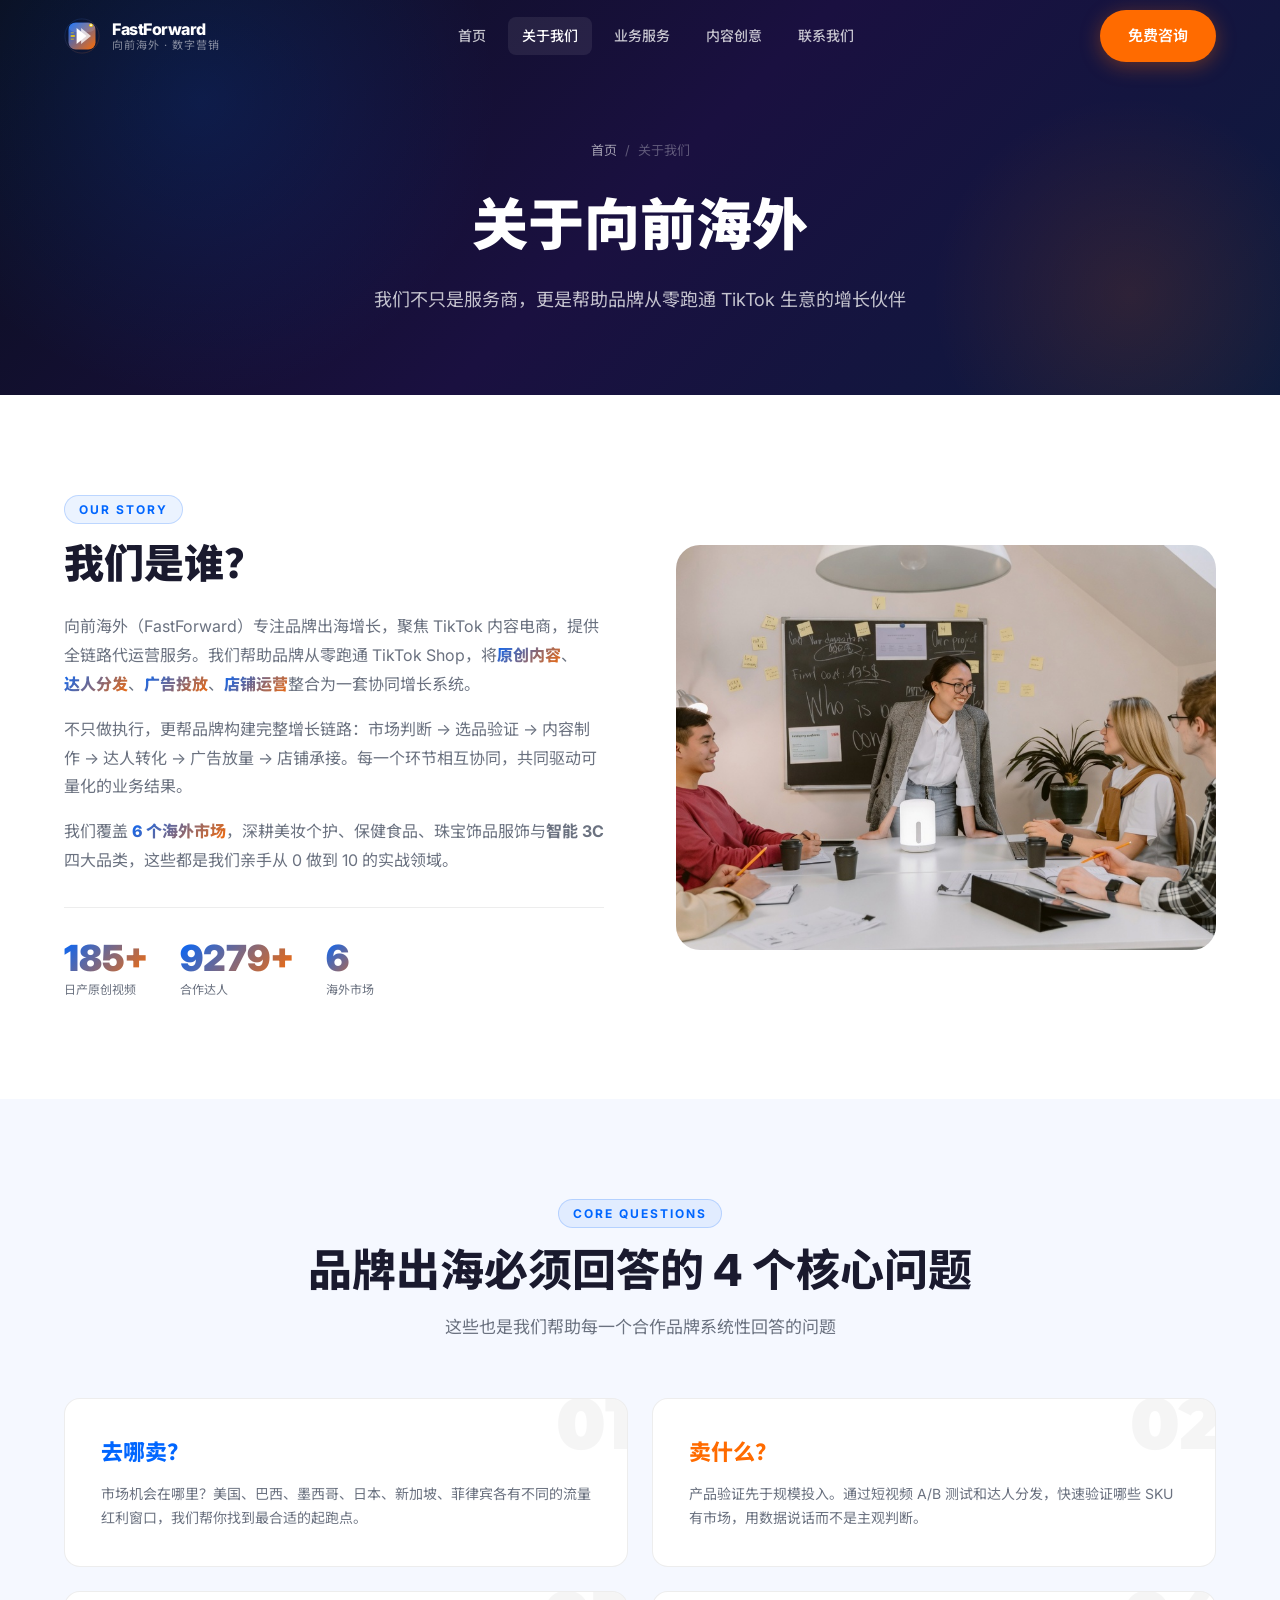
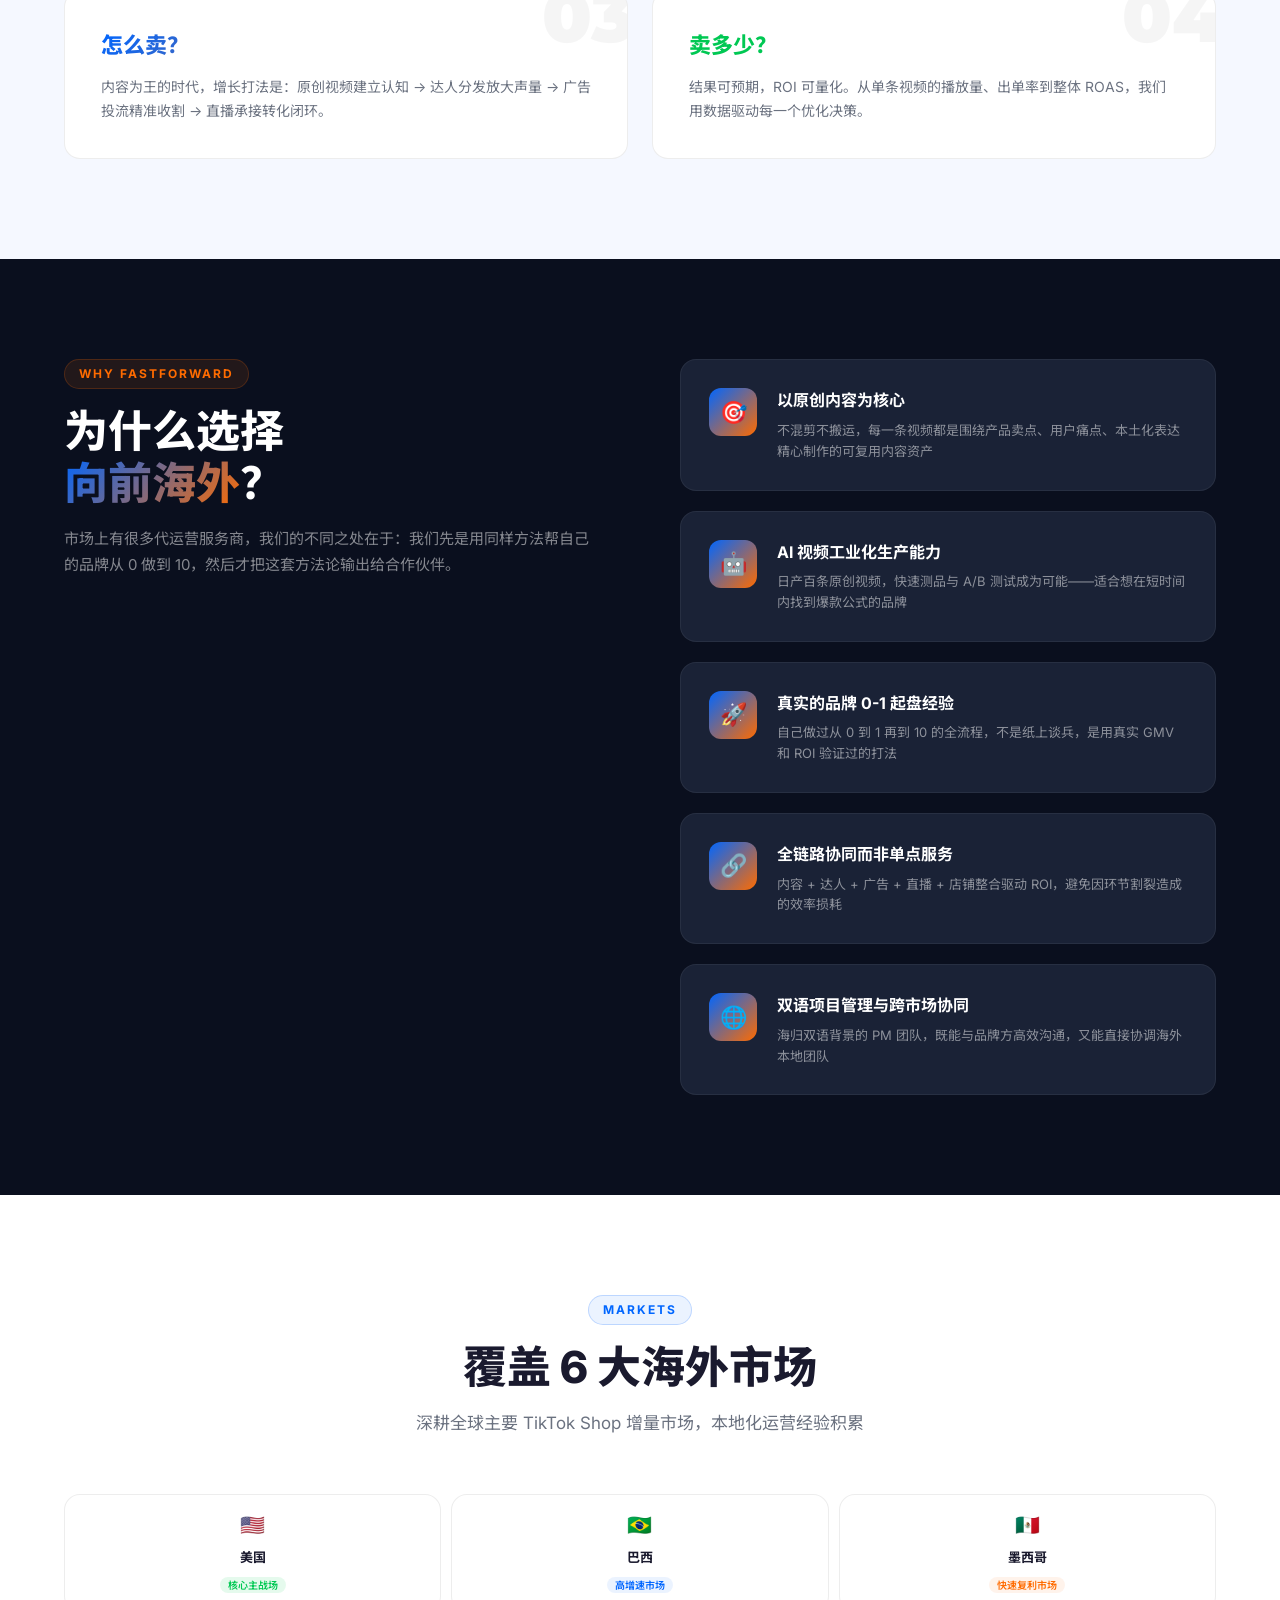
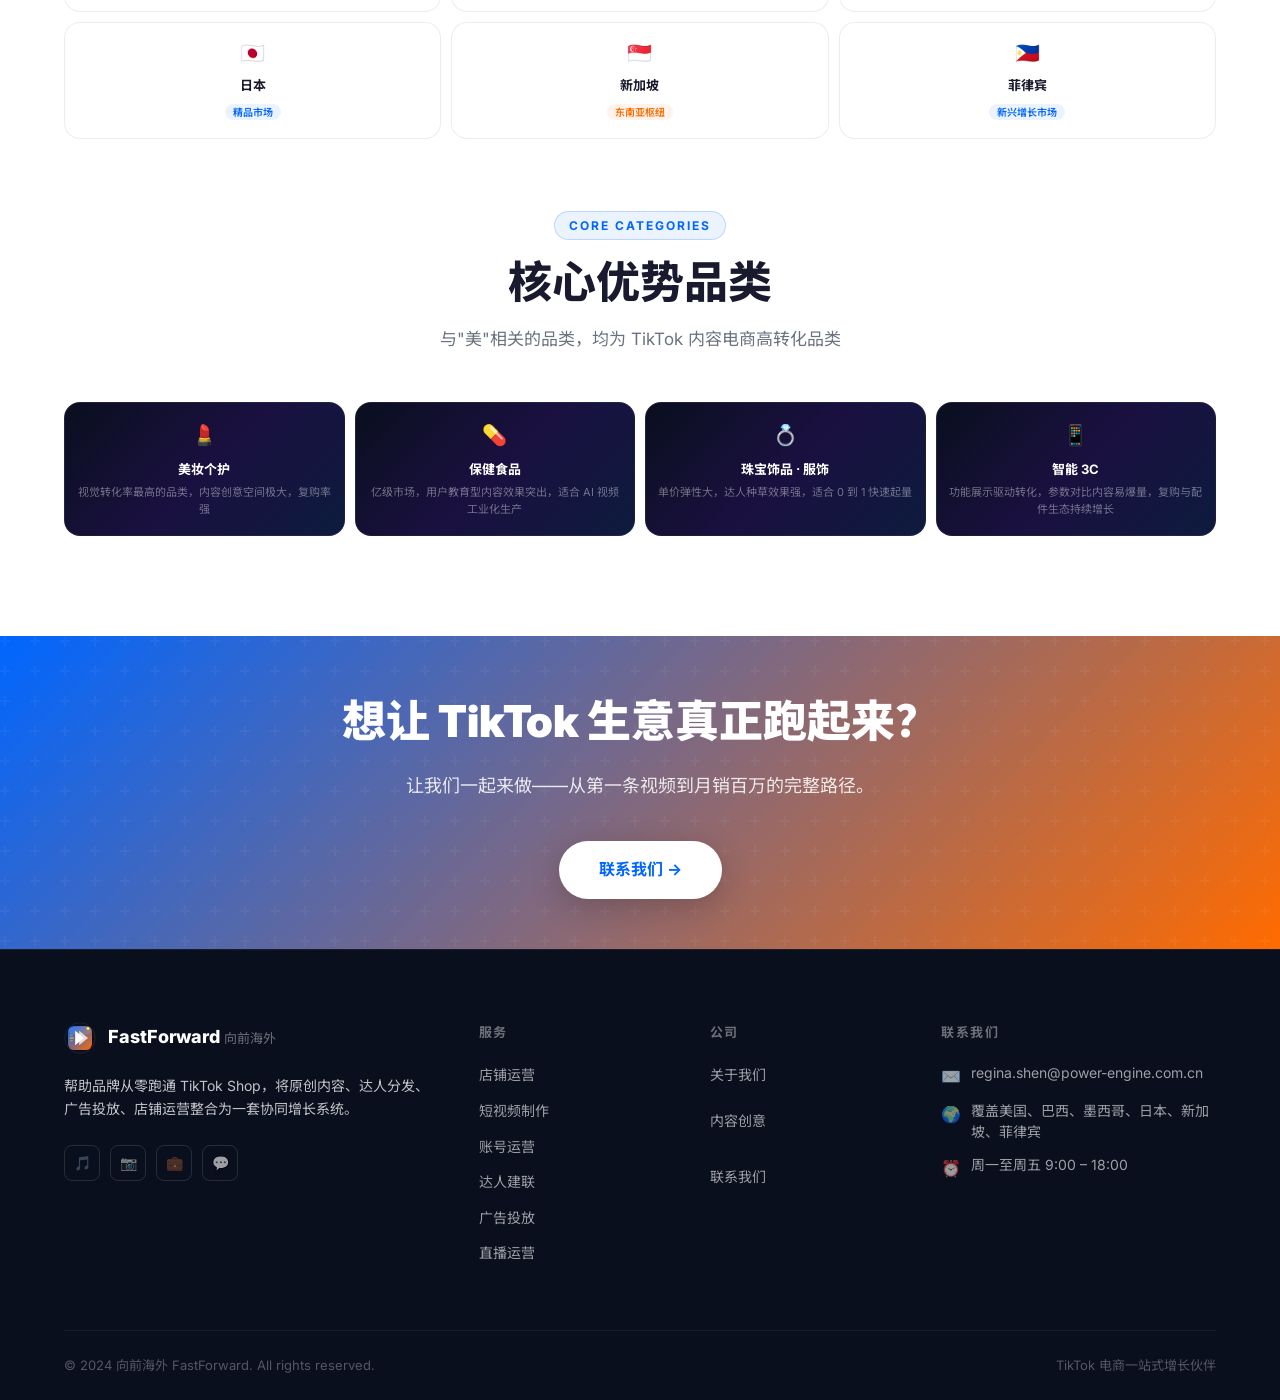
==== pages/about.html @ 31ef6387 "feat: about页新增第4个核心品类-智能3C，网格调整为4列" ====
<!DOCTYPE html>
<html lang="zh-CN">
<head>
  <meta charset="UTF-8" />
  <meta name="viewport" content="width=device-width, initial-scale=1.0" />
  <title>关于我们 — 向前海外 FastForward</title>
  <link rel="preconnect" href="https://fonts.googleapis.com" />
  <link rel="preconnect" href="https://fonts.gstatic.com" crossorigin />
  <link href="https://fonts.googleapis.com/css2?family=Inter:wght@400;500;600;700;800;900&family=Montserrat:wght@700;800;900&family=Noto+Sans+SC:wght@400;500;700;900&display=swap" rel="stylesheet" />
  <link rel="stylesheet" href="assets/css/style.css" />
  <style>
    /* ---- 关于页专用样式 ---- */
    .about-intro { background: var(--white); }
    .about-intro-grid {
      display: grid; grid-template-columns: 1fr 1fr; gap: 72px; align-items: center;
    }
    .about-intro-text h2 { font-size: clamp(28px,3.5vw,40px); font-weight:900; margin-bottom:24px; line-height:1.2; }
    .about-intro-text p { font-size:16px; color:var(--text-muted); line-height:1.8; margin-bottom:16px; }
    .about-intro-text .highlight {
      display: inline-block; background: var(--grad-text);
      -webkit-background-clip: text; -webkit-text-fill-color: transparent; background-clip: text;
      font-weight:800;
    }
    .about-intro-img {
      border-radius: var(--radius-lg); overflow:hidden;
      background: linear-gradient(135deg, #0A0F1E, #1A2236);
      aspect-ratio: 4/3;
      display:flex; align-items:center; justify-content:center;
      position:relative;
    }
    .about-intro-img .img-placeholder {
      display:flex; flex-direction:column; align-items:center; gap:12px;
      color:rgba(255,255,255,0.25); text-align:center; padding:32px;
    }
    .about-intro-img .img-placeholder span { font-size:56px; }
    .about-intro-img .img-placeholder p { font-size:13px; line-height:1.5; }

    /* 数字强调 */
    .key-nums { display:flex; gap:32px; margin-top:32px; padding-top:32px; border-top:1px solid rgba(0,0,0,0.07); }
    .key-num-item .n { font-size:36px; font-weight:900; line-height:1; }
    .key-num-item .l { font-size:12px; color:var(--text-muted); margin-top:4px; }

    /* 四大问题 */
    .questions-grid { display:grid; grid-template-columns: repeat(2,1fr); gap:24px; }
    .q-card {
      padding:36px; border-radius:var(--radius-md);
      background:var(--white); border:1px solid rgba(0,0,0,0.07);
      transition:var(--transition); position:relative; overflow:hidden;
    }
    .q-card:hover { transform:translateY(-4px); box-shadow:0 12px 32px rgba(0,102,255,0.08); border-color:rgba(0,102,255,0.15); }
    .q-num {
      font-size:72px; font-weight:900; position:absolute; right:-8px; top:-12px;
      color:rgba(0,0,0,0.04); font-family:'Montserrat',sans-serif; line-height:1;
    }
    .q-card h3 { font-size:22px; font-weight:800; margin-bottom:12px; }
    .q-card p { font-size:14px; color:var(--text-muted); line-height:1.7; }

    /* 差异化优势 */
    .advantage-list { display:flex; flex-direction:column; gap:20px; }
    .adv-item {
      display:flex; gap:20px; align-items:flex-start;
      padding:28px; border-radius:var(--radius-md);
      background:var(--dark-card); border:1px solid rgba(255,255,255,0.06);
      transition:var(--transition);
    }
    .adv-item:hover { border-color:rgba(0,102,255,0.25); background:#1e2d45; }
    .adv-icon { width:48px; height:48px; border-radius:12px; background:var(--grad-main); display:flex; align-items:center; justify-content:center; font-size:22px; flex-shrink:0; }
    .adv-item h3 { font-size:16px; font-weight:700; color:var(--white); margin-bottom:6px; }
    .adv-item p { font-size:13px; color:rgba(255,255,255,0.5); line-height:1.6; }

    /* 市场 */
    .markets-grid { display:grid; grid-template-columns: repeat(3,1fr); gap:10px; }
    .market-card {
      padding:14px 12px; border-radius:var(--radius-md);
      background:var(--white); border:1px solid rgba(0,0,0,0.07);
      text-align:center; transition:var(--transition);
    }
    .market-card:hover { transform:translateY(-4px); box-shadow:var(--shadow-blue); border-color:rgba(0,102,255,0.2); }
    .market-flag { font-size:20px; margin-bottom:6px; display:block; }
    .market-name { font-size:13px; font-weight:700; margin-bottom:3px; }
    .market-tag { font-size:10px; font-weight:600; padding:2px 8px; border-radius:100px; }
    .tag-primary { background:rgba(0,200,83,0.1); color:var(--green); }
    .tag-growth  { background:rgba(0,102,255,0.08); color:var(--blue); }
    .tag-expand  { background:rgba(255,107,0,0.08); color:var(--orange); }

    /* 品类 */
    .category-grid { display:grid; grid-template-columns: repeat(4,1fr); gap:10px; margin-top:48px; }
    .cat-card {
      padding:16px 12px; text-align:center;
      border-radius:var(--radius-md);
      background:var(--grad-dark); border:1px solid rgba(255,255,255,0.06);
    }
    .cat-card .emoji { font-size:20px; margin-bottom:8px; display:block; }
    .cat-card h3 { font-size:13px; font-weight:700; color:var(--white); margin-bottom:4px; }
    .cat-card p { font-size:11px; color:rgba(255,255,255,0.4); line-height:1.6; }

    @media (max-width:768px) {
      .about-intro-grid { grid-template-columns:1fr; gap:40px; }
      .questions-grid { grid-template-columns:1fr; }
      .markets-grid { grid-template-columns: repeat(2,1fr); }
      .category-grid { grid-template-columns:1fr; }
    }
    @media (max-width:640px) {
      .markets-grid { grid-template-columns:1fr; }
    }
  </style>
</head>
<body>

<!-- 导航栏 -->
<nav class="nav scrolled">
  <div class="nav-inner">
    <a href="index.html" class="nav-logo">
      <img src="assets/images/logo/fastforward-logo-icon.svg" alt="FastForward Icon" />
      <div class="nav-logo-text">
        <span class="en">FastForward</span>
        <span class="cn">向前海外 · 数字营销</span>
      </div>
    </a>
    <div class="nav-links">
      <a href="index.html">首页</a>
      <a href="about.html" class="active">关于我们</a>
      <a href="services.html">业务服务</a>
      <!-- <a href="cases.html">案例展示（已隐藏）</a> -->
      <a href="creative.html">内容创意</a>
      <!-- <a href="pricing.html">报价方案（已隐藏）</a> -->
      
      <a href="index.html#home-contact">联系我们</a>
    </div>
    <a href="index.html#home-contact" class="btn btn-primary nav-cta">免费咨询</a>
    <button class="nav-hamburger"><span></span><span></span><span></span></button>
  </div>
</nav>
<nav class="nav-mobile">
  <a href="index.html">首页</a><a href="about.html">关于我们</a><a href="services.html">业务服务</a>
  <!-- <a href="cases.html">案例展示（已隐藏）</a> --><a href="creative.html">内容创意</a><!-- <a href="pricing.html">报价方案（已隐藏）</a> -->
  <a href="index.html#home-contact">联系我们</a>
</nav>

<!-- Page Hero -->
<section class="page-hero">
  <div class="container">
    <div class="breadcrumb"><a href="index.html">首页</a><span>/</span><span>关于我们</span></div>
    <h1>关于向前海外</h1>
    <p>我们不只是服务商，更是帮助品牌从零跑通 TikTok 生意的增长伙伴</p>
  </div>
</section>

<!-- 公司简介 -->
<section class="section-pad about-intro">
  <div class="container">
    <div class="about-intro-grid">
      <div class="about-intro-text fade-left">
        <span class="section-tag">Our Story</span>
        <h2>我们是谁？</h2>
        <p>
          向前海外（FastForward）专注品牌出海增长，聚焦 TikTok 内容电商，提供全链路代运营服务。我们帮助品牌从零跑通 TikTok Shop，将<span class="highlight">原创内容</span>、<span class="highlight">达人分发</span>、<span class="highlight">广告投放</span>、<span class="highlight">店铺运营</span>整合为一套协同增长系统。
        </p>
        <p>
          不只做执行，更帮品牌构建完整增长链路：市场判断 → 选品验证 → 内容制作 → 达人转化 → 广告放量 → 店铺承接。每一个环节相互协同，共同驱动可量化的业务结果。
        </p>
        <p style="margin-bottom:0;">
          我们覆盖 <span class="highlight">6 个海外市场</span>，深耕美妆个护、保健食品、珠宝饰品服饰与<strong>智能 3C</strong>四大品类，这些都是我们亲手从 0 做到 10 的实战领域。
        </p>
        <div class="key-nums">
          <div class="key-num-item">
            <div class="n grad-text"><span data-countup data-target="200" data-suffix="+">200+</span></div>
            <div class="l">日产原创视频</div>
          </div>
          <div class="key-num-item">
            <div class="n grad-text"><span data-countup data-target="10000" data-suffix="+">10000+</span></div>
            <div class="l">合作达人</div>
          </div>
          <div class="key-num-item">
            <div class="n grad-text">6</div>
            <div class="l">海外市场</div>
          </div>
        </div>
      </div>
      <div class="about-intro-img fade-right">
        <img src="assets/images/team-office.png" alt="FastForward 团队" style="width:100%;height:100%;object-fit:cover;" />
      </div>
    </div>
  </div>
</section>

<!-- 四大问题 -->
<section class="section-pad" style="background:var(--light-bg);">
  <div class="container">
    <div style="text-align:center;margin-bottom:56px;">
      <span class="section-tag">Core Questions</span>
      <h2 class="section-title fade-up">品牌出海必须回答的 4 个核心问题</h2>
      <p class="section-subtitle fade-up" style="margin:0 auto;" data-delay="100">这些也是我们帮助每一个合作品牌系统性回答的问题</p>
    </div>
    <div class="questions-grid">
      <div class="q-card fade-up" data-delay="0">
        <div class="q-num">01</div>
        <h3 style="color:var(--blue);">去哪卖？</h3>
        <p>市场机会在哪里？美国、巴西、墨西哥、日本、新加坡、菲律宾各有不同的流量红利窗口，我们帮你找到最合适的起跑点。</p>
      </div>
      <div class="q-card fade-up" data-delay="100">
        <div class="q-num">02</div>
        <h3 style="color:var(--orange);">卖什么？</h3>
        <p>产品验证先于规模投入。通过短视频 A/B 测试和达人分发，快速验证哪些 SKU 有市场，用数据说话而不是主观判断。</p>
      </div>
      <div class="q-card fade-up" data-delay="200">
        <div class="q-num">03</div>
        <h3 style="background:var(--grad-text);-webkit-background-clip:text;-webkit-text-fill-color:transparent;background-clip:text;">怎么卖？</h3>
        <p>内容为王的时代，增长打法是：原创视频建立认知 → 达人分发放大声量 → 广告投流精准收割 → 直播承接转化闭环。</p>
      </div>
      <div class="q-card fade-up" data-delay="300">
        <div class="q-num">04</div>
        <h3 style="color:var(--green);">卖多少？</h3>
        <p>结果可预期，ROI 可量化。从单条视频的播放量、出单率到整体 ROAS，我们用数据驱动每一个优化决策。</p>
      </div>
    </div>
  </div>
</section>

<!-- 五大差异化优势 -->
<section class="section-pad" style="background:var(--dark-bg);">
  <div class="container">
    <div style="display:grid;grid-template-columns:1fr 1fr;gap:80px;align-items:start;">
      <div>
        <span class="section-tag" style="color:var(--orange);background:rgba(255,107,0,0.1);border-color:rgba(255,107,0,0.2);">Why FastForward</span>
        <h2 class="section-title fade-left" style="color:var(--white);">为什么选择<br/><span class="grad-text">向前海外</span>？</h2>
        <p style="color:rgba(255,255,255,0.5);font-size:15px;line-height:1.7;margin-top:16px;">
          市场上有很多代运营服务商，我们的不同之处在于：我们先是用同样方法帮自己的品牌从 0 做到 10，然后才把这套方法论输出给合作伙伴。
        </p>
      </div>
      <div class="advantage-list fade-right">
        <div class="adv-item">
          <div class="adv-icon">🎯</div>
          <div>
            <h3>以原创内容为核心</h3>
            <p>不混剪不搬运，每一条视频都是围绕产品卖点、用户痛点、本土化表达精心制作的可复用内容资产</p>
          </div>
        </div>
        <div class="adv-item">
          <div class="adv-icon">🤖</div>
          <div>
            <h3>AI 视频工业化生产能力</h3>
            <p>日产百条原创视频，快速测品与 A/B 测试成为可能——适合想在短时间内找到爆款公式的品牌</p>
          </div>
        </div>
        <div class="adv-item">
          <div class="adv-icon">🚀</div>
          <div>
            <h3>真实的品牌 0-1 起盘经验</h3>
            <p>自己做过从 0 到 1 再到 10 的全流程，不是纸上谈兵，是用真实 GMV 和 ROI 验证过的打法</p>
          </div>
        </div>
        <div class="adv-item">
          <div class="adv-icon">🔗</div>
          <div>
            <h3>全链路协同而非单点服务</h3>
            <p>内容 + 达人 + 广告 + 直播 + 店铺整合驱动 ROI，避免因环节割裂造成的效率损耗</p>
          </div>
        </div>
        <div class="adv-item">
          <div class="adv-icon">🌐</div>
          <div>
            <h3>双语项目管理与跨市场协同</h3>
            <p>海归双语背景的 PM 团队，既能与品牌方高效沟通，又能直接协调海外本地团队</p>
          </div>
        </div>
      </div>
    </div>
  </div>
</section>

<!-- 覆盖市场 -->
<section class="section-pad" style="background:var(--white);">
  <div class="container">
    <div style="text-align:center;margin-bottom:56px;">
      <span class="section-tag">Markets</span>
      <h2 class="section-title fade-up">覆盖 6 大海外市场</h2>
      <p class="section-subtitle fade-up" style="margin:0 auto;" data-delay="100">深耕全球主要 TikTok Shop 增量市场，本地化运营经验积累</p>
    </div>
    <div class="markets-grid">
      <div class="market-card fade-up" data-delay="0">
        <span class="market-flag">🇺🇸</span>
        <div class="market-name">美国</div>
        <span class="market-tag tag-primary">核心主战场</span>
      </div>
      <div class="market-card fade-up" data-delay="80">
        <span class="market-flag">🇧🇷</span>
        <div class="market-name">巴西</div>
        <span class="market-tag tag-growth">高增速市场</span>
      </div>
      <div class="market-card fade-up" data-delay="160">
        <span class="market-flag">🇲🇽</span>
        <div class="market-name">墨西哥</div>
        <span class="market-tag tag-expand">快速复利市场</span>
      </div>
      <div class="market-card fade-up" data-delay="0">
        <span class="market-flag">🇯🇵</span>
        <div class="market-name">日本</div>
        <span class="market-tag tag-growth">精品市场</span>
      </div>
      <div class="market-card fade-up" data-delay="80">
        <span class="market-flag">🇸🇬</span>
        <div class="market-name">新加坡</div>
        <span class="market-tag tag-expand">东南亚枢纽</span>
      </div>
      <div class="market-card fade-up" data-delay="160">
        <span class="market-flag">🇵🇭</span>
        <div class="market-name">菲律宾</div>
        <span class="market-tag tag-growth">新兴增长市场</span>
      </div>
    </div>

    <!-- 核心品类 -->
    <div style="text-align:center;margin-top:72px;margin-bottom:40px;">
      <span class="section-tag">Core Categories</span>
      <h2 class="section-title fade-up">核心优势品类</h2>
      <p class="section-subtitle fade-up" style="margin:0 auto;" data-delay="100">与"美"相关的品类，均为 TikTok 内容电商高转化品类</p>
    </div>
    <div class="category-grid">
      <div class="cat-card fade-up" data-delay="0">
        <span class="emoji">💄</span>
        <h3>美妆个护</h3>
        <p>视觉转化率最高的品类，内容创意空间极大，复购率强</p>
      </div>
      <div class="cat-card fade-up" data-delay="100">
        <span class="emoji">💊</span>
        <h3>保健食品</h3>
        <p>亿级市场，用户教育型内容效果突出，适合 AI 视频工业化生产</p>
      </div>
      <div class="cat-card fade-up" data-delay="200">
        <span class="emoji">💍</span>
        <h3>珠宝饰品 · 服饰</h3>
        <p>单价弹性大，达人种草效果强，适合 0 到 1 快速起量</p>
      </div>
      <div class="cat-card fade-up" data-delay="300">
        <span class="emoji">📱</span>
        <h3>智能 3C</h3>
        <p>功能展示驱动转化，参数对比内容易爆量，复购与配件生态持续增长</p>
      </div>
    </div>
  </div>
</section>

<!-- CTA -->
<section class="cta-section">
  <div class="container">
    <h2>想让 TikTok 生意真正跑起来？</h2>
    <p>让我们一起来做——从第一条视频到月销百万的完整路径。</p>
    <a href="index.html#home-contact" class="cta-btn-white">联系我们 →</a>
  </div>
</section>

<!-- Footer -->
<footer class="footer">
  <div class="container">
    <div class="footer-grid">
      <div class="footer-brand">
        <div class="logo-wrap">
          <img src="assets/images/logo/fastforward-logo-icon.svg" alt="FastForward" />
          <div class="brand-name">FastForward <span style="font-size:13px;font-weight:400;color:rgba(255,255,255,0.4);">向前海外</span></div>
        </div>
        <p>帮助品牌从零跑通 TikTok Shop，将原创内容、达人分发、广告投放、店铺运营整合为一套协同增长系统。</p>
        <div class="social-links">
          <a class="social-link" href="#">🎵</a>
          <a class="social-link" href="#">📷</a>
          <a class="social-link" href="#">💼</a>
          <a class="social-link" href="#">💬</a>
        </div>
      </div>
      <div class="footer-col">
        <h4>服务</h4>
        <ul>
          <li><a href="services.html">店铺运营</a></li>
          <li><a href="services.html">短视频制作</a></li>
          <li><a href="services.html">账号运营</a></li>
          <li><a href="services.html">达人建联</a></li>
          <li><a href="services.html">广告投放</a></li>
          <li><a href="services.html">直播运营</a></li>
        </ul>
      </div>
      <div class="footer-col">
        <h4>公司</h4>
        <ul>
          <li><a href="about.html">关于我们</a></li>
          <li><!-- <a href="cases.html">成功案例（已隐藏）</a> --></li>
          <li><a href="creative.html">内容创意</a></li>
          <li><!-- <a href="pricing.html">报价方案（已隐藏）</a> --></li>
          <li></li>
          <li><a href="index.html#home-contact">联系我们</a></li>
        </ul>
      </div>
      <div class="footer-col">
        <h4>联系我们</h4>
        <div class="footer-contact">
          <div class="footer-contact-item"><span class="icon">✉️</span><span>regina.shen@power-engine.com.cn</span></div>
          <div class="footer-contact-item"><span class="icon">🌍</span><span>覆盖美国、巴西、墨西哥、日本、新加坡、菲律宾</span></div>
          <div class="footer-contact-item"><span class="icon">⏰</span><span>周一至周五 9:00 – 18:00</span></div>
        </div>
      </div>
    </div>
    <div class="footer-bottom">
      <span>© 2024 向前海外 FastForward. All rights reserved.</span>
      <span>TikTok 电商一站式增长伙伴</span>
    </div>
  </div>
</footer>
<script src="assets/js/main.js"></script>
</body>
</html>
---- pages/assets/css/style.css ----
/* ============================================================
   FastForward 向前海外 — 官网主样式
   Brand Colors: #0066FF (科技蓝) + #FF6B00 (活力橙)
   ============================================================ */

/* ---------- CSS 变量体系 ---------- */
:root {
  --blue:        #0066FF;
  --orange:      #FF6B00;
  --dark-bg:     #0A0F1E;
  --dark-bg2:    #111827;
  --dark-card:   #1A2236;
  --light-bg:    #F5F8FF;
  --white:       #FFFFFF;
  --text-dark:   #1A1A2E;
  --text-muted:  #6B7280;
  --text-light:  rgba(255,255,255,0.75);
  --green:       #00C853;

  --grad-main:   linear-gradient(135deg, var(--blue) 0%, var(--orange) 100%);
  --grad-dark:   linear-gradient(135deg, #0A0F1E 0%, #1A1040 50%, #0D1B3E 100%);
  --grad-blue:   linear-gradient(135deg, #0066FF, #0044CC);
  --grad-text:   linear-gradient(135deg, #0066FF, #FF6B00);

  --radius-sm:   8px;
  --radius-md:   16px;
  --radius-lg:   24px;
  --shadow-card: 0 4px 24px rgba(0,0,0,0.12);
  --shadow-blue: 0 8px 32px rgba(0,102,255,0.25);
  --transition:  all 0.3s cubic-bezier(0.4, 0, 0.2, 1);
  --max-width:   1200px;
  --nav-height:  72px;
}

/* ---------- Reset & Base ---------- */
*, *::before, *::after { box-sizing: border-box; margin: 0; padding: 0; }

html { scroll-behavior: smooth; font-size: 16px; }

body {
  font-family: 'Inter', 'Noto Sans SC', -apple-system, sans-serif;
  background: var(--white);
  color: var(--text-dark);
  line-height: 1.6;
  overflow-x: hidden;
}

img { max-width: 100%; height: auto; display: block; }
a { text-decoration: none; color: inherit; }
ul { list-style: none; }
button { cursor: pointer; border: none; background: none; font-family: inherit; }

/* ---------- 工具类 ---------- */
.container {
  max-width: var(--max-width);
  margin: 0 auto;
  padding: 0 24px;
}

.section-pad { padding: 100px 0; }
.section-pad-sm { padding: 64px 0; }

.grad-text {
  background: var(--grad-text);
  -webkit-background-clip: text;
  -webkit-text-fill-color: transparent;
  background-clip: text;
}

.section-tag {
  display: inline-block;
  font-size: 12px;
  font-weight: 700;
  letter-spacing: 2px;
  text-transform: uppercase;
  color: var(--blue);
  background: rgba(0,102,255,0.08);
  border: 1px solid rgba(0,102,255,0.2);
  border-radius: 100px;
  padding: 4px 14px;
  margin-bottom: 16px;
}

.section-title {
  font-size: clamp(28px, 4vw, 44px);
  font-weight: 800;
  line-height: 1.2;
  margin-bottom: 16px;
}

.section-subtitle {
  font-size: 17px;
  color: var(--text-muted);
  max-width: 560px;
  line-height: 1.7;
}

/* ---------- 按钮 ---------- */
.btn {
  display: inline-flex;
  align-items: center;
  gap: 8px;
  padding: 14px 28px;
  border-radius: 100px;
  font-size: 15px;
  font-weight: 600;
  transition: var(--transition);
  white-space: nowrap;
}

.btn-primary {
  background: var(--orange);
  color: var(--white);
  box-shadow: 0 4px 20px rgba(255,107,0,0.35);
}
.btn-primary:hover {
  background: #e55f00;
  transform: translateY(-2px);
  box-shadow: 0 8px 28px rgba(255,107,0,0.45);
}

.btn-outline {
  border: 2px solid rgba(255,255,255,0.5);
  color: var(--white);
}
.btn-outline:hover {
  border-color: var(--white);
  background: rgba(255,255,255,0.1);
  transform: translateY(-2px);
}

.btn-blue {
  background: var(--blue);
  color: var(--white);
  box-shadow: var(--shadow-blue);
}
.btn-blue:hover {
  background: #0052cc;
  transform: translateY(-2px);
}

/* ============================================================
   导航栏
   ============================================================ */
.nav {
  position: fixed;
  top: 0;
  left: 0;
  right: 0;
  z-index: 1000;
  height: var(--nav-height);
  display: flex;
  align-items: center;
  transition: var(--transition);
}

.nav.scrolled {
  background: rgba(10,15,30,0.85);
  backdrop-filter: blur(20px);
  -webkit-backdrop-filter: blur(20px);
  border-bottom: 1px solid rgba(255,255,255,0.08);
  box-shadow: 0 4px 30px rgba(0,0,0,0.3);
}

.nav-inner {
  display: flex;
  align-items: center;
  justify-content: space-between;
  width: 100%;
  max-width: var(--max-width);
  margin: 0 auto;
  padding: 0 24px;
}

.nav-logo {
  display: flex;
  align-items: center;
  gap: 12px;
}
.nav-logo img { height: 36px; width: auto; }
.nav-logo-text {
  display: flex;
  flex-direction: column;
  line-height: 1.1;
}
.nav-logo-text .en { font-size: 16px; font-weight: 800; color: var(--white); letter-spacing: -0.5px; }
.nav-logo-text .cn { font-size: 11px; color: rgba(255,255,255,0.5); letter-spacing: 1px; }

.nav-links {
  display: flex;
  align-items: center;
  gap: 8px;
}
.nav-links a {
  padding: 8px 14px;
  border-radius: 8px;
  font-size: 14px;
  font-weight: 500;
  color: rgba(255,255,255,0.75);
  transition: var(--transition);
}
.nav-links a:hover, .nav-links a.active {
  color: var(--white);
  background: rgba(255,255,255,0.08);
}

.nav-cta { margin-left: 8px; }

.nav-hamburger {
  display: none;
  flex-direction: column;
  gap: 5px;
  padding: 8px;
  cursor: pointer;
}
.nav-hamburger span {
  display: block;
  width: 22px;
  height: 2px;
  background: var(--white);
  border-radius: 2px;
  transition: var(--transition);
}
.nav-hamburger.open span:nth-child(1) { transform: translateY(7px) rotate(45deg); }
.nav-hamburger.open span:nth-child(2) { opacity: 0; }
.nav-hamburger.open span:nth-child(3) { transform: translateY(-7px) rotate(-45deg); }

.nav-mobile {
  display: none;
  position: fixed;
  top: var(--nav-height);
  left: 0; right: 0;
  background: rgba(10,15,30,0.96);
  backdrop-filter: blur(20px);
  padding: 20px 24px 32px;
  flex-direction: column;
  gap: 4px;
  border-bottom: 1px solid rgba(255,255,255,0.08);
  z-index: 999;
  transform: translateY(-20px);
  opacity: 0;
  transition: var(--transition);
}
.nav-mobile.open {
  display: flex;
  transform: translateY(0);
  opacity: 1;
}
.nav-mobile a {
  padding: 12px 16px;
  color: rgba(255,255,255,0.8);
  font-size: 15px;
  font-weight: 500;
  border-radius: 8px;
  transition: var(--transition);
}
.nav-mobile a:hover { color: var(--white); background: rgba(255,255,255,0.06); }

/* ============================================================
   页面 Hero（内页通用）
   ============================================================ */
.page-hero {
  background: var(--grad-dark);
  padding: 140px 0 80px;
  text-align: center;
  position: relative;
  overflow: hidden;
}
.page-hero::before {
  content: '';
  position: absolute;
  width: 600px; height: 600px;
  border-radius: 50%;
  background: radial-gradient(circle, rgba(0,102,255,0.15) 0%, transparent 70%);
  top: -200px; left: -100px;
  pointer-events: none;
}
.page-hero::after {
  content: '';
  position: absolute;
  width: 400px; height: 400px;
  border-radius: 50%;
  background: radial-gradient(circle, rgba(255,107,0,0.12) 0%, transparent 70%);
  bottom: -100px; right: -50px;
  pointer-events: none;
}
.page-hero h1 {
  font-size: clamp(32px, 5vw, 56px);
  font-weight: 900;
  color: var(--white);
  margin-bottom: 16px;
}
.page-hero p {
  font-size: 18px;
  color: var(--text-light);
  max-width: 600px;
  margin: 0 auto;
}
.breadcrumb {
  display: flex;
  align-items: center;
  justify-content: center;
  gap: 8px;
  font-size: 13px;
  color: rgba(255,255,255,0.4);
  margin-bottom: 20px;
}
.breadcrumb a { color: rgba(255,255,255,0.6); transition: var(--transition); }
.breadcrumb a:hover { color: var(--white); }
.breadcrumb span { color: rgba(255,255,255,0.3); }

/* ============================================================
   Footer
   ============================================================ */
.footer {
  background: var(--dark-bg);
  color: var(--white);
  padding: 72px 0 0;
  border-top: 1px solid rgba(255,255,255,0.06);
}
.footer-grid {
  display: grid;
  grid-template-columns: 2fr 1fr 1fr 1.5fr;
  gap: 48px;
  padding-bottom: 64px;
}
.footer-brand {}
.footer-brand .logo-wrap { display: flex; align-items: center; gap: 12px; margin-bottom: 20px; }
.footer-brand img { height: 32px; }
.footer-brand .brand-name { font-size: 18px; font-weight: 800; }
.footer-brand p { font-size: 14px; color: var(--text-light); line-height: 1.7; margin-bottom: 24px; }
.social-links { display: flex; gap: 10px; }
.social-link {
  width: 36px; height: 36px;
  border-radius: 8px;
  border: 1px solid rgba(255,255,255,0.12);
  display: flex; align-items: center; justify-content: center;
  color: rgba(255,255,255,0.6);
  font-size: 14px;
  transition: var(--transition);
}
.social-link:hover { border-color: var(--blue); color: var(--blue); background: rgba(0,102,255,0.08); }

.footer-col h4 { font-size: 13px; font-weight: 700; letter-spacing: 1.5px; text-transform: uppercase; color: rgba(255,255,255,0.4); margin-bottom: 20px; }
.footer-col ul { display: flex; flex-direction: column; gap: 10px; }
.footer-col ul a { font-size: 14px; color: rgba(255,255,255,0.6); transition: var(--transition); }
.footer-col ul a:hover { color: var(--white); }

.footer-contact { display: flex; flex-direction: column; gap: 12px; }
.footer-contact-item { display: flex; align-items: flex-start; gap: 10px; }
.footer-contact-item .icon { font-size: 16px; margin-top: 2px; flex-shrink: 0; }
.footer-contact-item span { font-size: 14px; color: rgba(255,255,255,0.6); line-height: 1.5; }

.footer-bottom {
  border-top: 1px solid rgba(255,255,255,0.06);
  padding: 24px 0;
  display: flex;
  align-items: center;
  justify-content: space-between;
  font-size: 13px;
  color: rgba(255,255,255,0.3);
}

/* ============================================================
   卡片通用样式
   ============================================================ */
.card {
  background: var(--white);
  border-radius: var(--radius-md);
  border: 1px solid rgba(0,0,0,0.06);
  box-shadow: var(--shadow-card);
  transition: var(--transition);
  overflow: hidden;
}
.card:hover {
  transform: translateY(-6px);
  box-shadow: 0 12px 40px rgba(0,0,0,0.14);
}

.card-dark {
  background: var(--dark-card);
  border: 1px solid rgba(255,255,255,0.06);
  box-shadow: 0 4px 24px rgba(0,0,0,0.3);
}
.card-dark:hover {
  transform: translateY(-6px);
  border-color: rgba(0,102,255,0.3);
  box-shadow: 0 12px 40px rgba(0,102,255,0.15);
}

/* 彩色图标方块 */
.icon-box {
  width: 52px; height: 52px;
  border-radius: 14px;
  display: flex; align-items: center; justify-content: center;
  font-size: 24px;
  flex-shrink: 0;
}
.icon-blue   { background: linear-gradient(135deg, #0066FF, #0044CC); }
.icon-orange { background: linear-gradient(135deg, #FF6B00, #FF9500); }
.icon-purple { background: linear-gradient(135deg, #7B2FBE, #9B4DCA); }
.icon-green  { background: linear-gradient(135deg, #00C853, #00A040); }
.icon-teal   { background: linear-gradient(135deg, #00BCD4, #0097A7); }
.icon-red    { background: linear-gradient(135deg, #FF3B30, #CC2E22); }

/* ============================================================
   CTA 区块（通用）
   ============================================================ */
.cta-section {
  background: var(--grad-main);
  padding: 50px 0;
  text-align: center;
  position: relative;
  overflow: hidden;
}
.cta-section::before {
  content: '';
  position: absolute;
  inset: 0;
  background: url("data:image/svg+xml,%3Csvg width='60' height='60' viewBox='0 0 60 60' xmlns='http://www.w3.org/2000/svg'%3E%3Cg fill='none' fill-rule='evenodd'%3E%3Cg fill='%23ffffff' fill-opacity='0.04'%3E%3Cpath d='M36 34v-4h-2v4h-4v2h4v4h2v-4h4v-2h-4zm0-30V0h-2v4h-4v2h4v4h2V6h4V4h-4zM6 34v-4H4v4H0v2h4v4h2v-4h4v-2H6zM6 4V0H4v4H0v2h4v4h2V6h4V4H6z'/%3E%3C/g%3E%3C/g%3E%3C/svg%3E");
}
.cta-section h2 {
  font-size: clamp(28px, 4vw, 44px);
  font-weight: 900;
  color: var(--white);
  margin-bottom: 16px;
  position: relative;
}
.cta-section p {
  font-size: 18px;
  color: rgba(255,255,255,0.85);
  margin-bottom: 40px;
  position: relative;
}
.cta-btn-white {
  display: inline-flex;
  align-items: center;
  gap: 8px;
  padding: 16px 40px;
  background: var(--white);
  color: var(--blue);
  font-size: 16px;
  font-weight: 700;
  border-radius: 100px;
  box-shadow: 0 8px 32px rgba(0,0,0,0.2);
  transition: var(--transition);
  position: relative;
}
.cta-btn-white:hover {
  transform: translateY(-3px);
  box-shadow: 0 16px 48px rgba(0,0,0,0.25);
  color: var(--orange);
}

/* ============================================================
   数据统计条
   ============================================================ */
.stats-strip {
  background: var(--dark-bg2);
  padding: 48px 0;
}
.stats-grid {
  display: grid;
  grid-template-columns: repeat(4, 1fr);
  gap: 32px;
  text-align: center;
}
.stat-item {}
.stat-num {
  font-size: clamp(32px, 4vw, 48px);
  font-weight: 900;
  background: var(--grad-text);
  -webkit-background-clip: text;
  -webkit-text-fill-color: transparent;
  background-clip: text;
  line-height: 1;
  margin-bottom: 8px;
}
.stat-label { font-size: 14px; color: rgba(255,255,255,0.5); }

/* ============================================================
   走马灯
   ============================================================ */
.marquee-wrap { overflow: hidden; }
.marquee-track {
  display: flex;
  gap: 40px;
  animation: marquee 25s linear infinite;
  width: max-content;
}
.marquee-track:hover { animation-play-state: paused; }
@keyframes marquee {
  0%   { transform: translateX(0); }
  100% { transform: translateX(-50%); }
}
.partner-logo-item {
  height: auto;
  min-height: 100px;
  display: flex; align-items: center; justify-content: center;
  padding: 20px 48px;
  background: var(--white);
  border-radius: 12px;
  border: 1px solid rgba(0,0,0,0.07);
  box-shadow: 0 2px 8px rgba(0,0,0,0.06);
  white-space: nowrap;
  font-size: 14px;
  font-weight: 700;
  color: var(--text-muted);
  letter-spacing: 0.5px;
  flex-shrink: 0;
  transition: var(--transition);
}
.partner-logo-item:hover { border-color: var(--blue); color: var(--blue); }

/* ============================================================
   动画辅助类（配合 GSAP）
   ============================================================ */
.fade-up   { opacity: 0; transform: translateY(40px); }
.fade-left { opacity: 0; transform: translateX(-40px); }
.fade-right { opacity: 0; transform: translateX(40px); }
.scale-in  { opacity: 0; transform: scale(0.92); }

/* ============================================================
   响应式
   ============================================================ */
@media (max-width: 1024px) {
  .footer-grid { grid-template-columns: 1fr 1fr; }
  .stats-grid  { grid-template-columns: repeat(2, 1fr); }
}

@media (max-width: 768px) {
  .nav-links, .nav-cta { display: none; }
  .nav-hamburger { display: flex; }
  .footer-grid { grid-template-columns: 1fr; gap: 36px; }
  .section-pad { padding: 64px 0; }
}
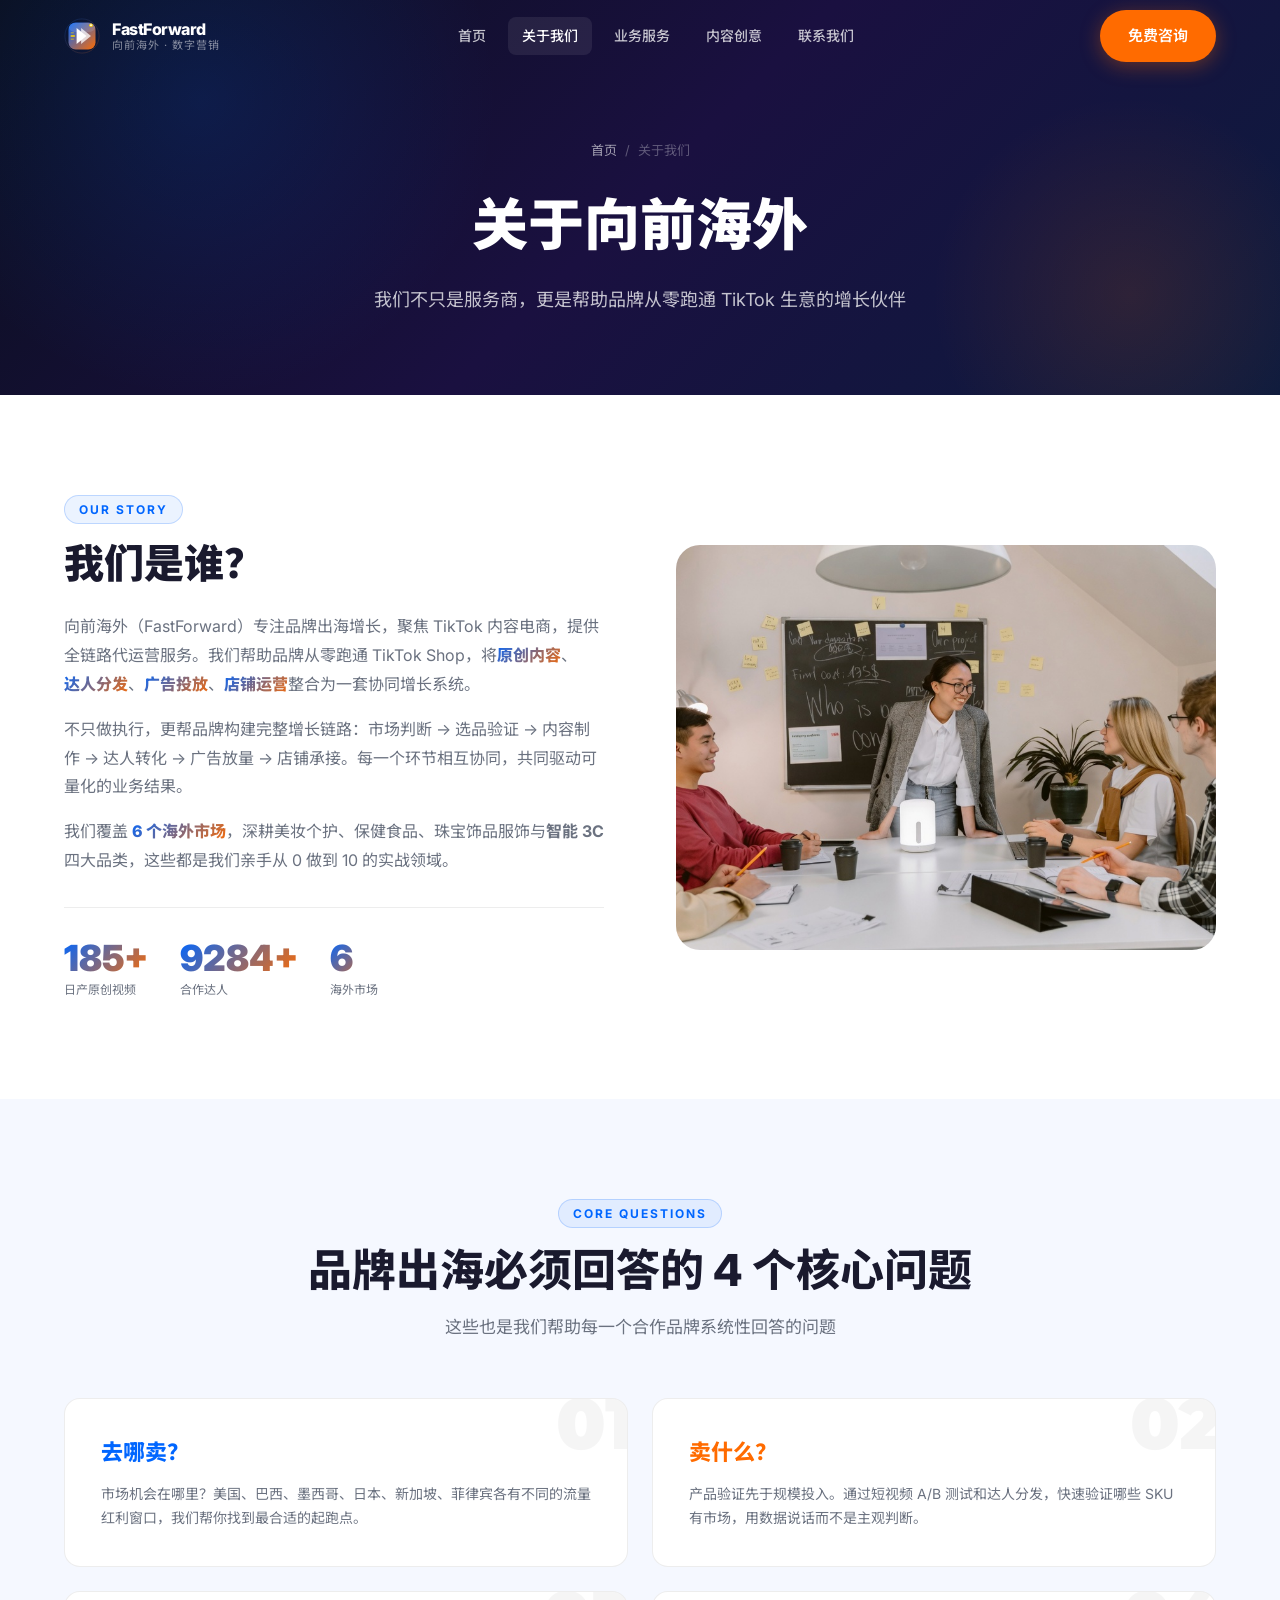
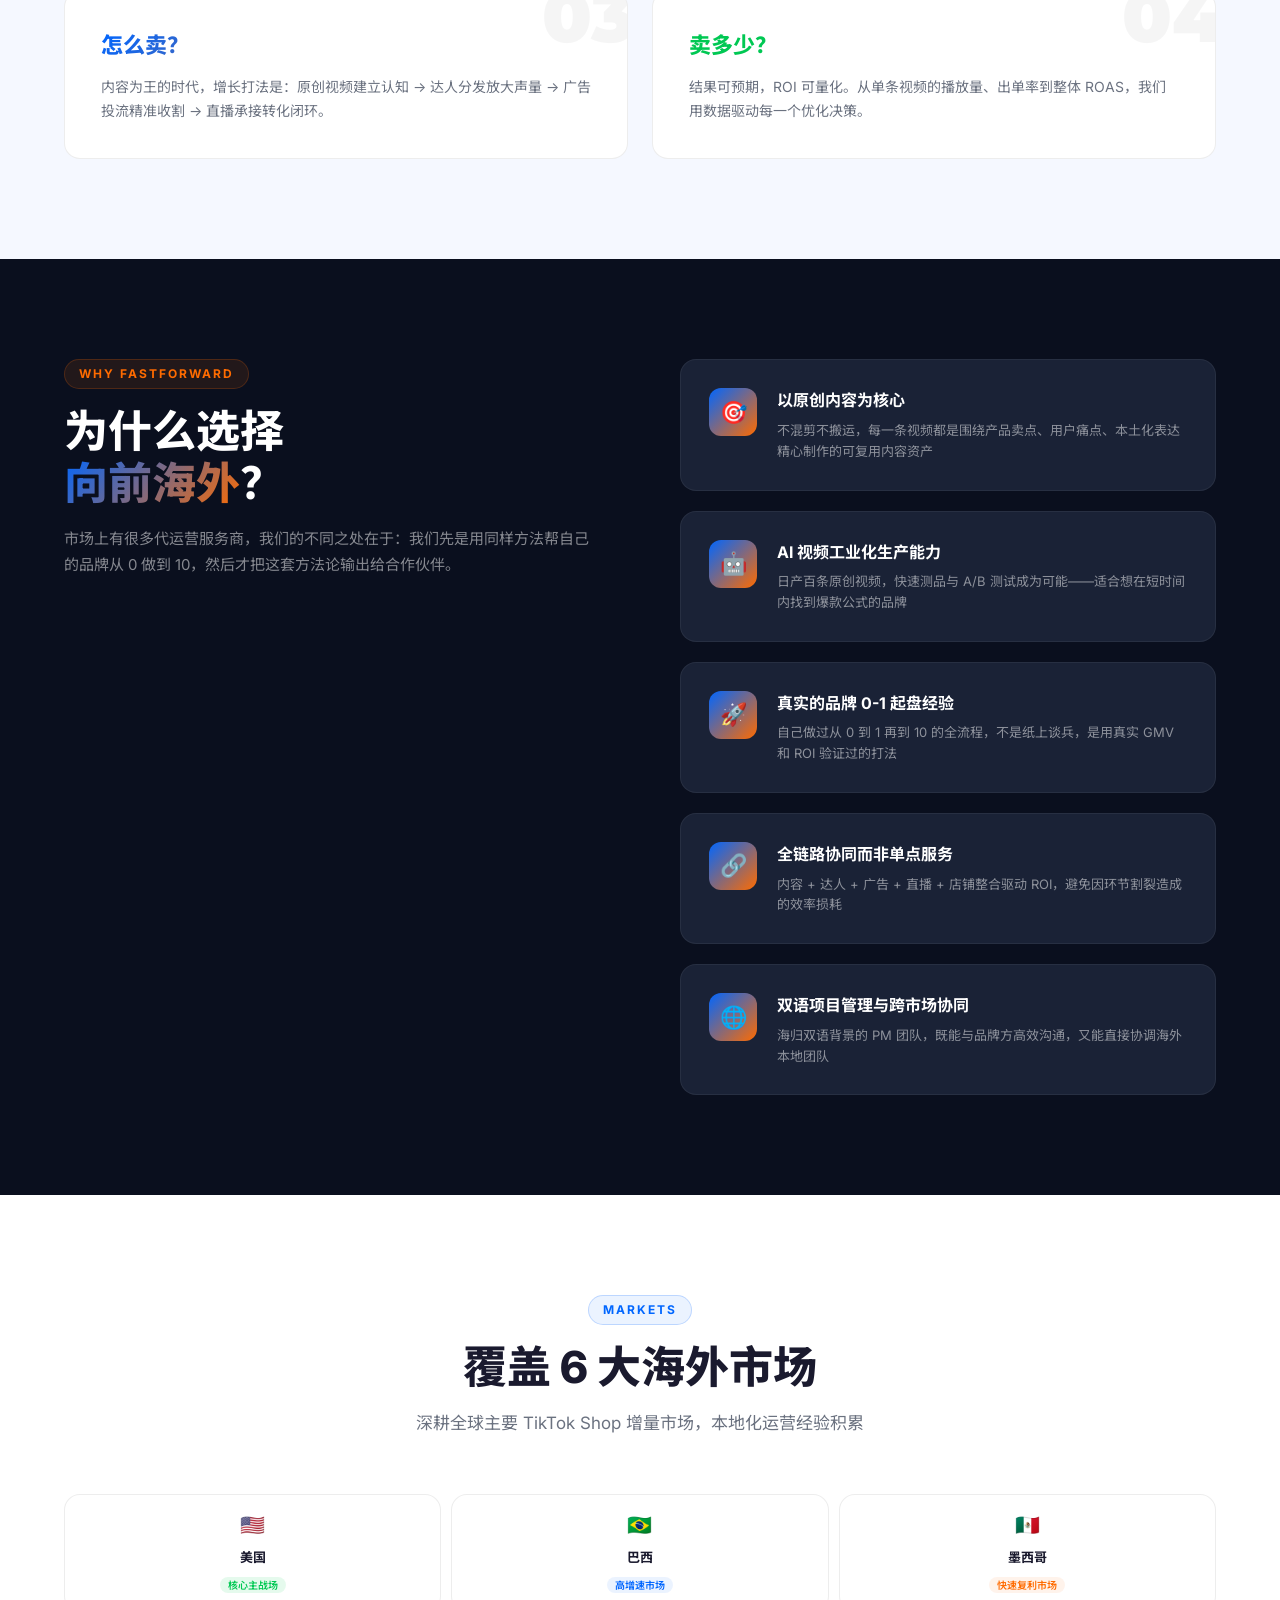
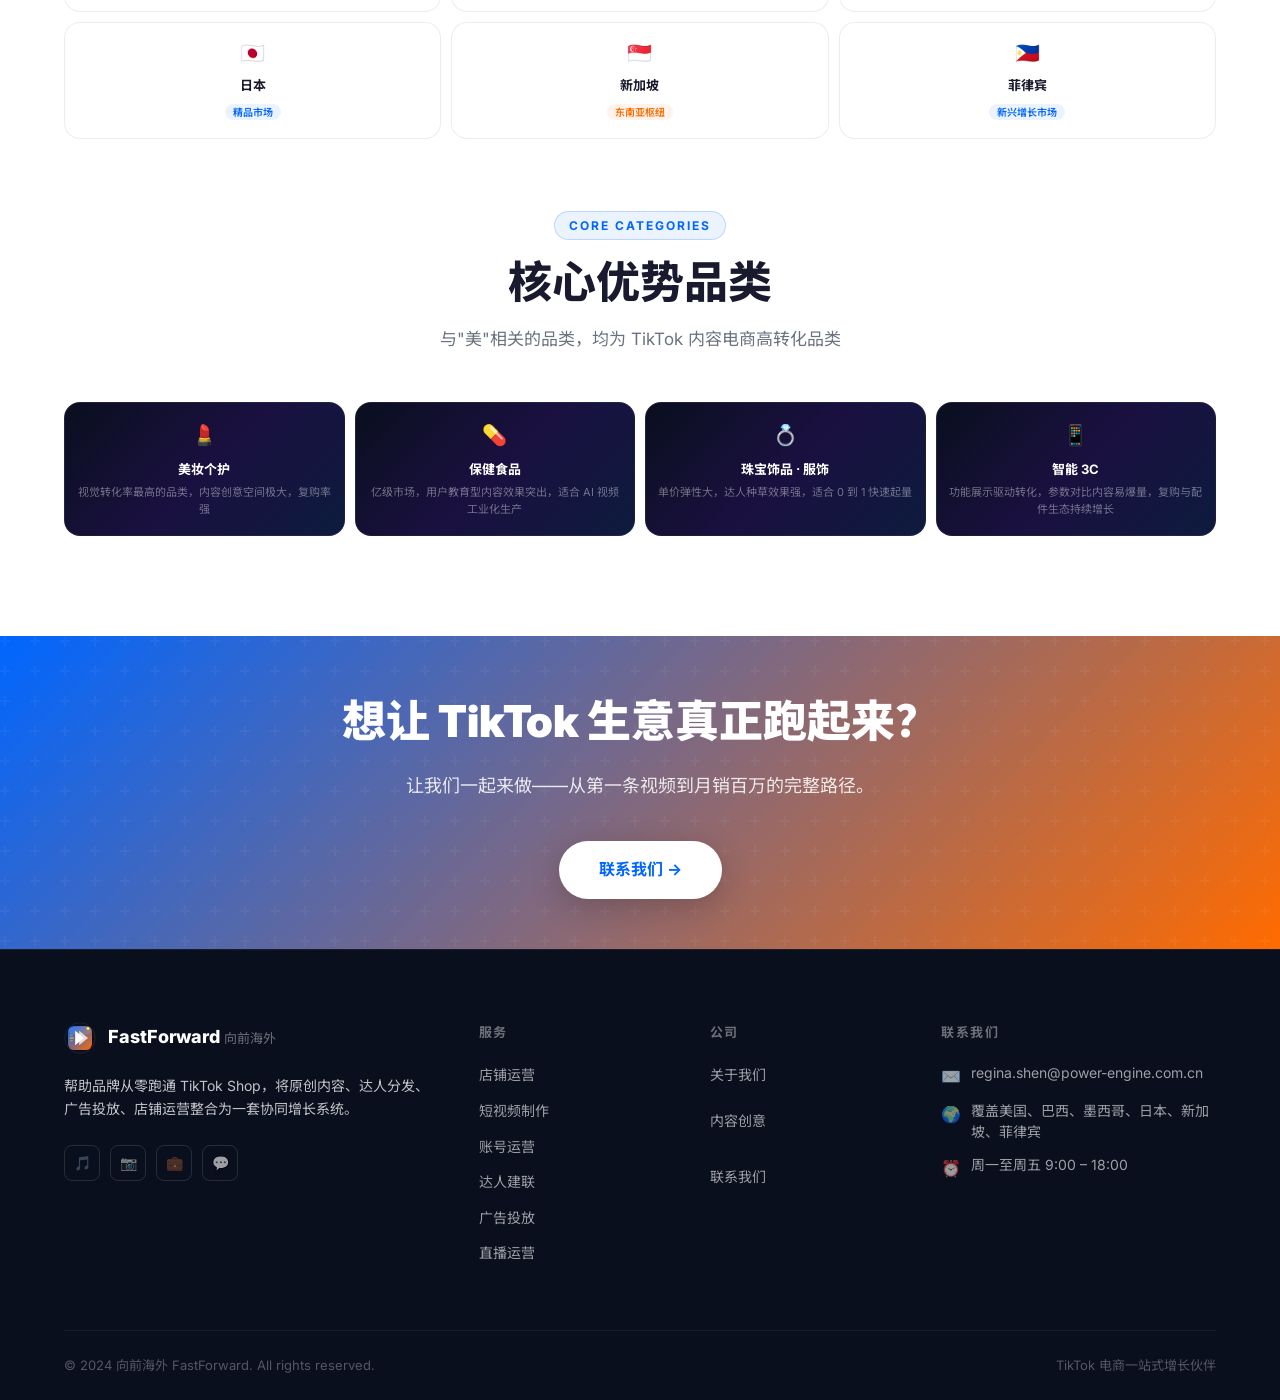
==== commit 3cc85ad8: "fix: 修复 about 页优势项手机端单列过长问题，改为 ≤768px 两列布局" ====
--- a/pages/about.html
+++ b/pages/about.html
@@ -56,7 +56,7 @@
     .q-card p { font-size:14px; color:var(--text-muted); line-height:1.7; }
 
     /* 差异化优势 */
-    .advantage-list { display:flex; flex-direction:column; gap:20px; }
+    .advantage-list { display:grid; grid-template-columns: 1fr; gap:20px; }
     .adv-item {
       display:flex; gap:20px; align-items:flex-start;
       padding:28px; border-radius:var(--radius-md);
@@ -67,6 +67,18 @@
     .adv-icon { width:48px; height:48px; border-radius:12px; background:var(--grad-main); display:flex; align-items:center; justify-content:center; font-size:22px; flex-shrink:0; }
     .adv-item h3 { font-size:16px; font-weight:700; color:var(--white); margin-bottom:6px; }
     .adv-item p { font-size:13px; color:rgba(255,255,255,0.5); line-height:1.6; }
+
+    /* 手机端：优势项改为 2 列网格 */
+    @media (max-width:768px) {
+      .advantage-list { grid-template-columns: repeat(2, 1fr); }
+      .adv-item { flex-direction:column; padding:20px; }
+      .adv-icon { margin-bottom:10px; }
+    }
+    @media (max-width:480px) {
+      .advantage-list { grid-template-columns: 1fr; }
+      .adv-item { flex-direction:row; padding:20px; }
+      .adv-icon { margin-bottom:0; }
+    }
 
     /* 市场 */
     .markets-grid { display:grid; grid-template-columns: repeat(3,1fr); gap:10px; }
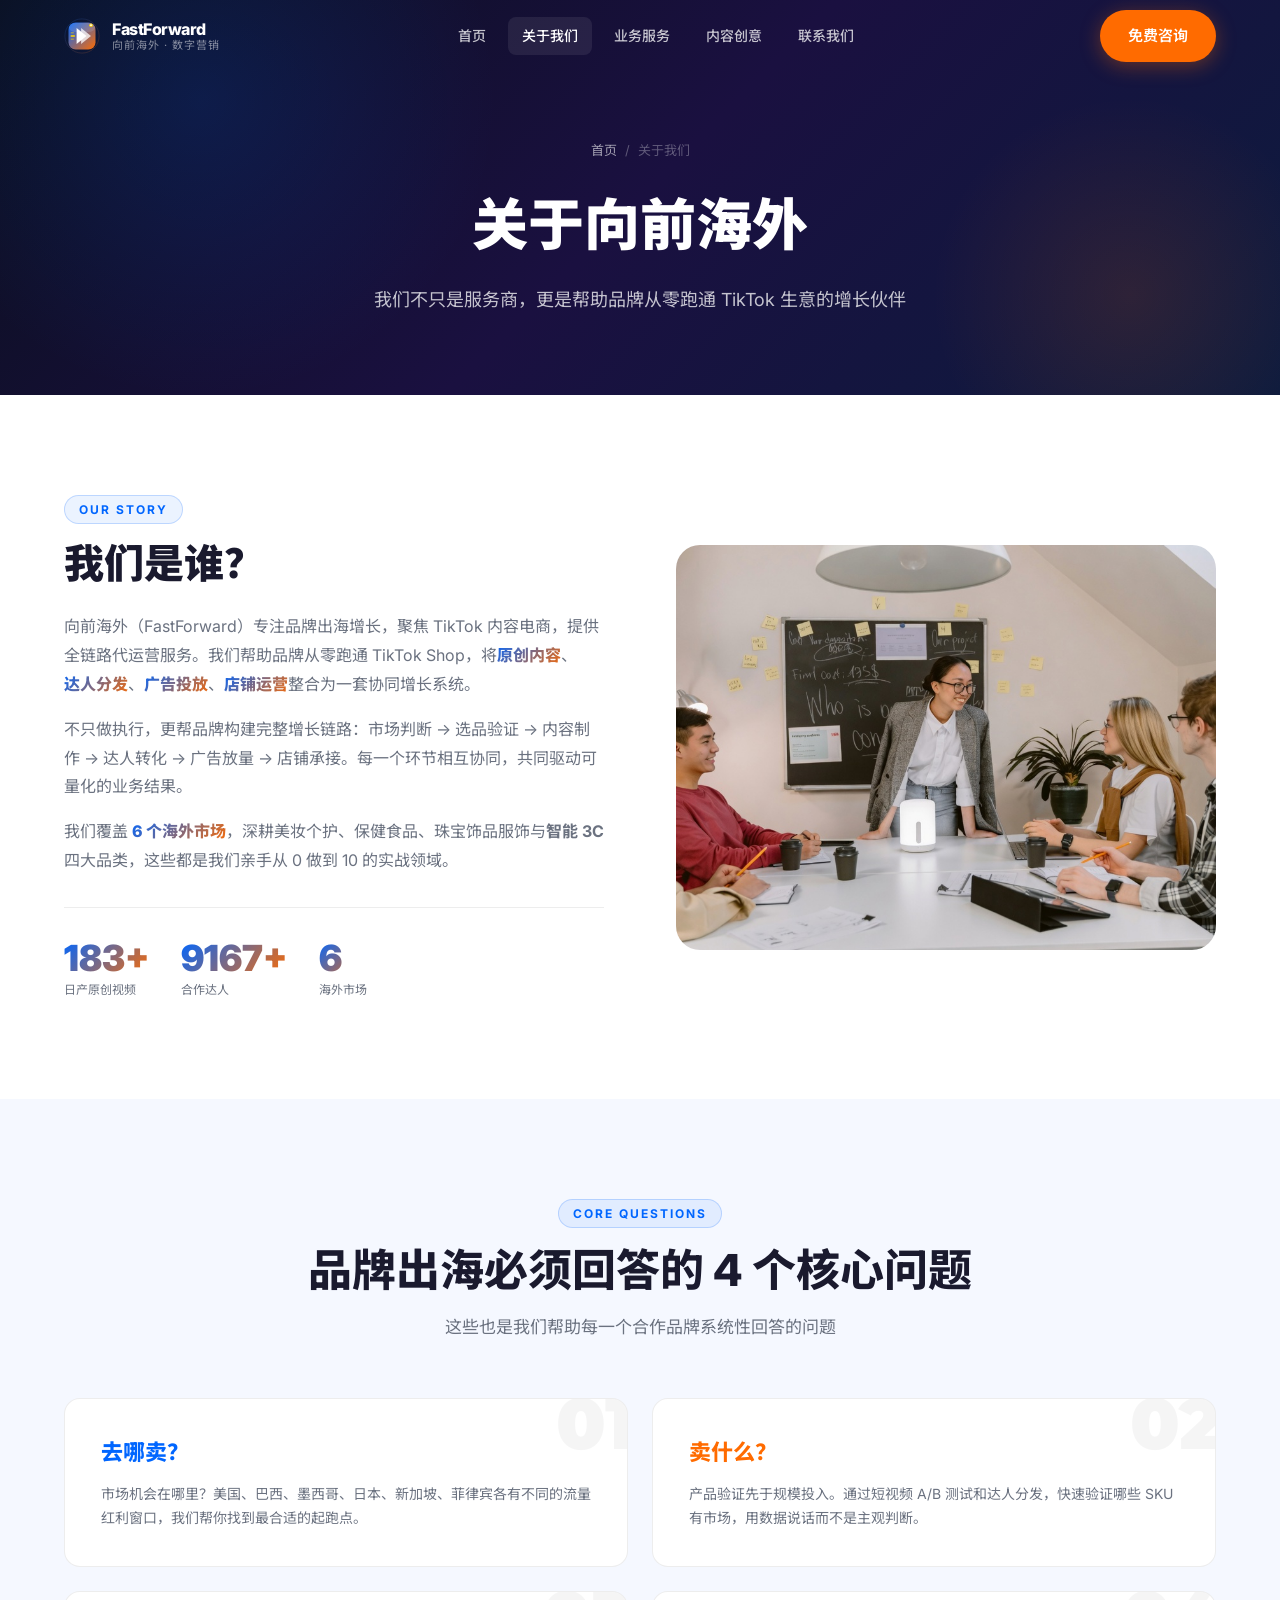
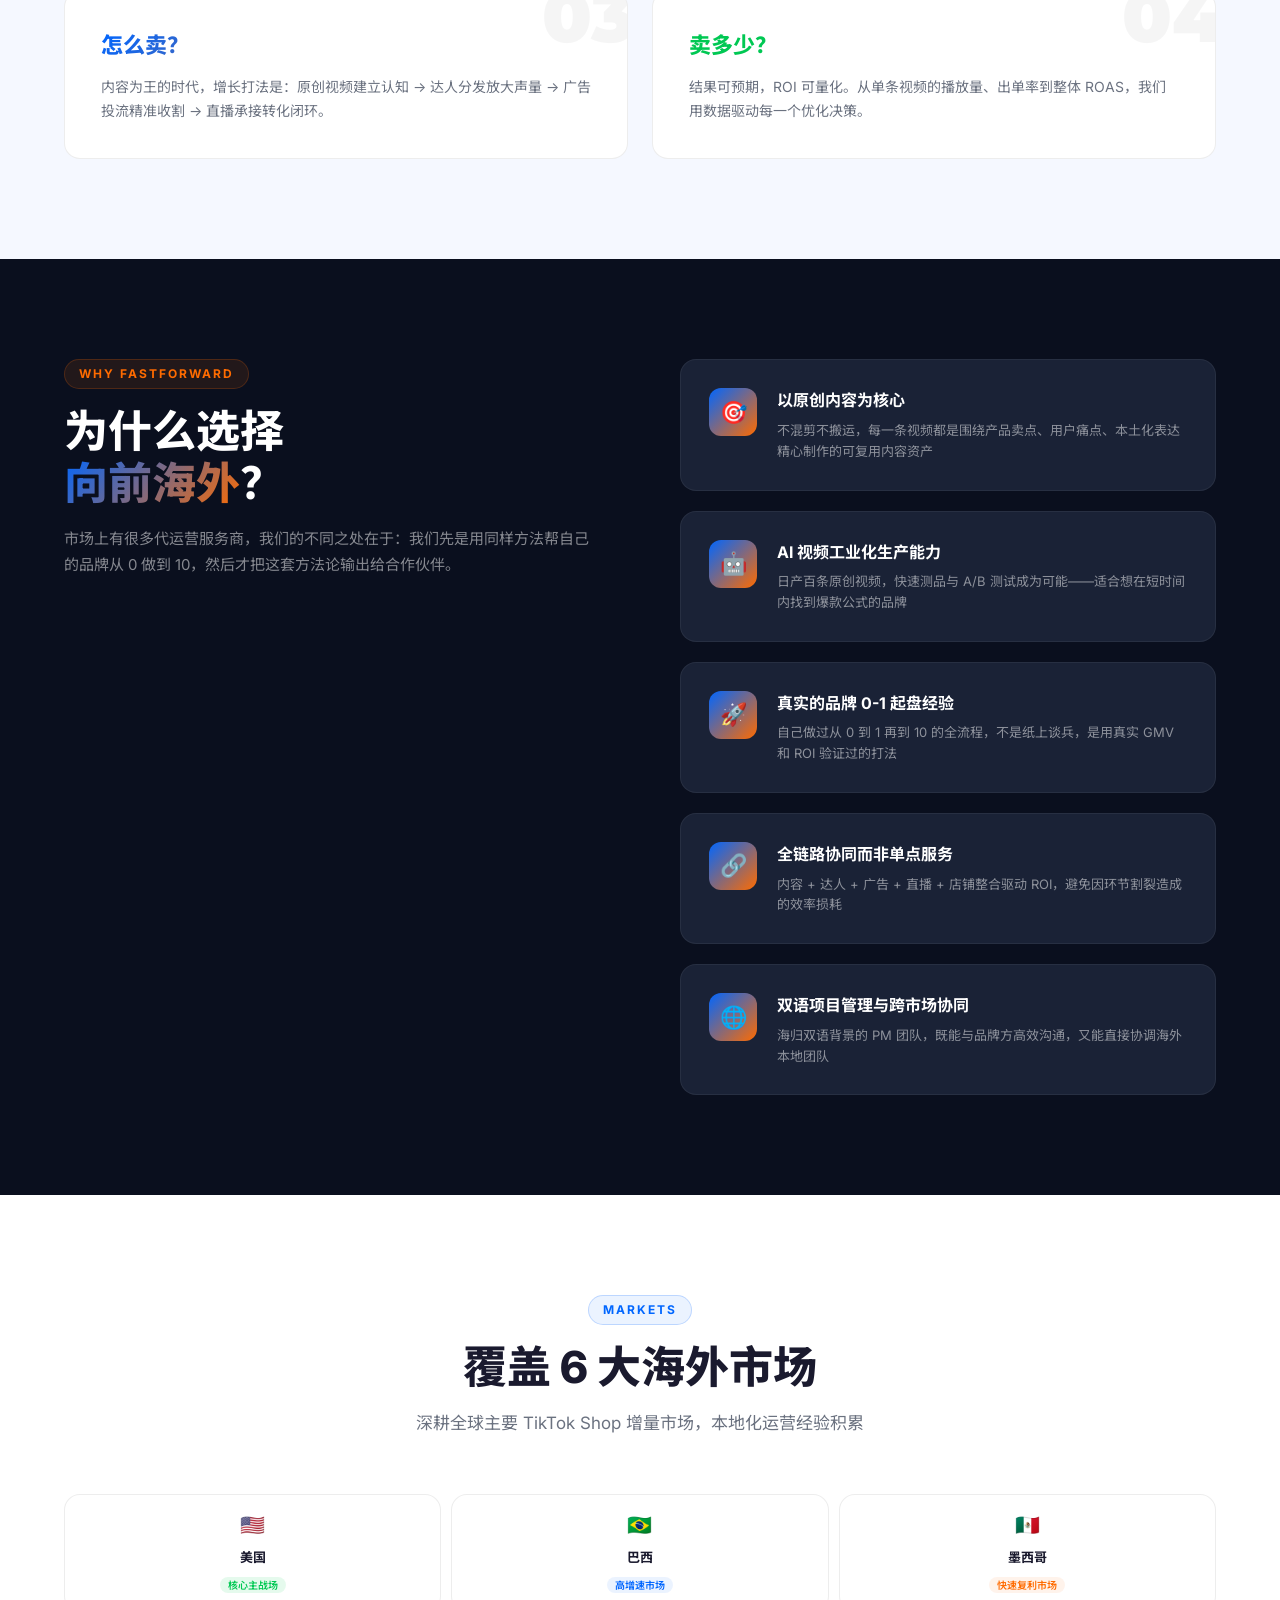
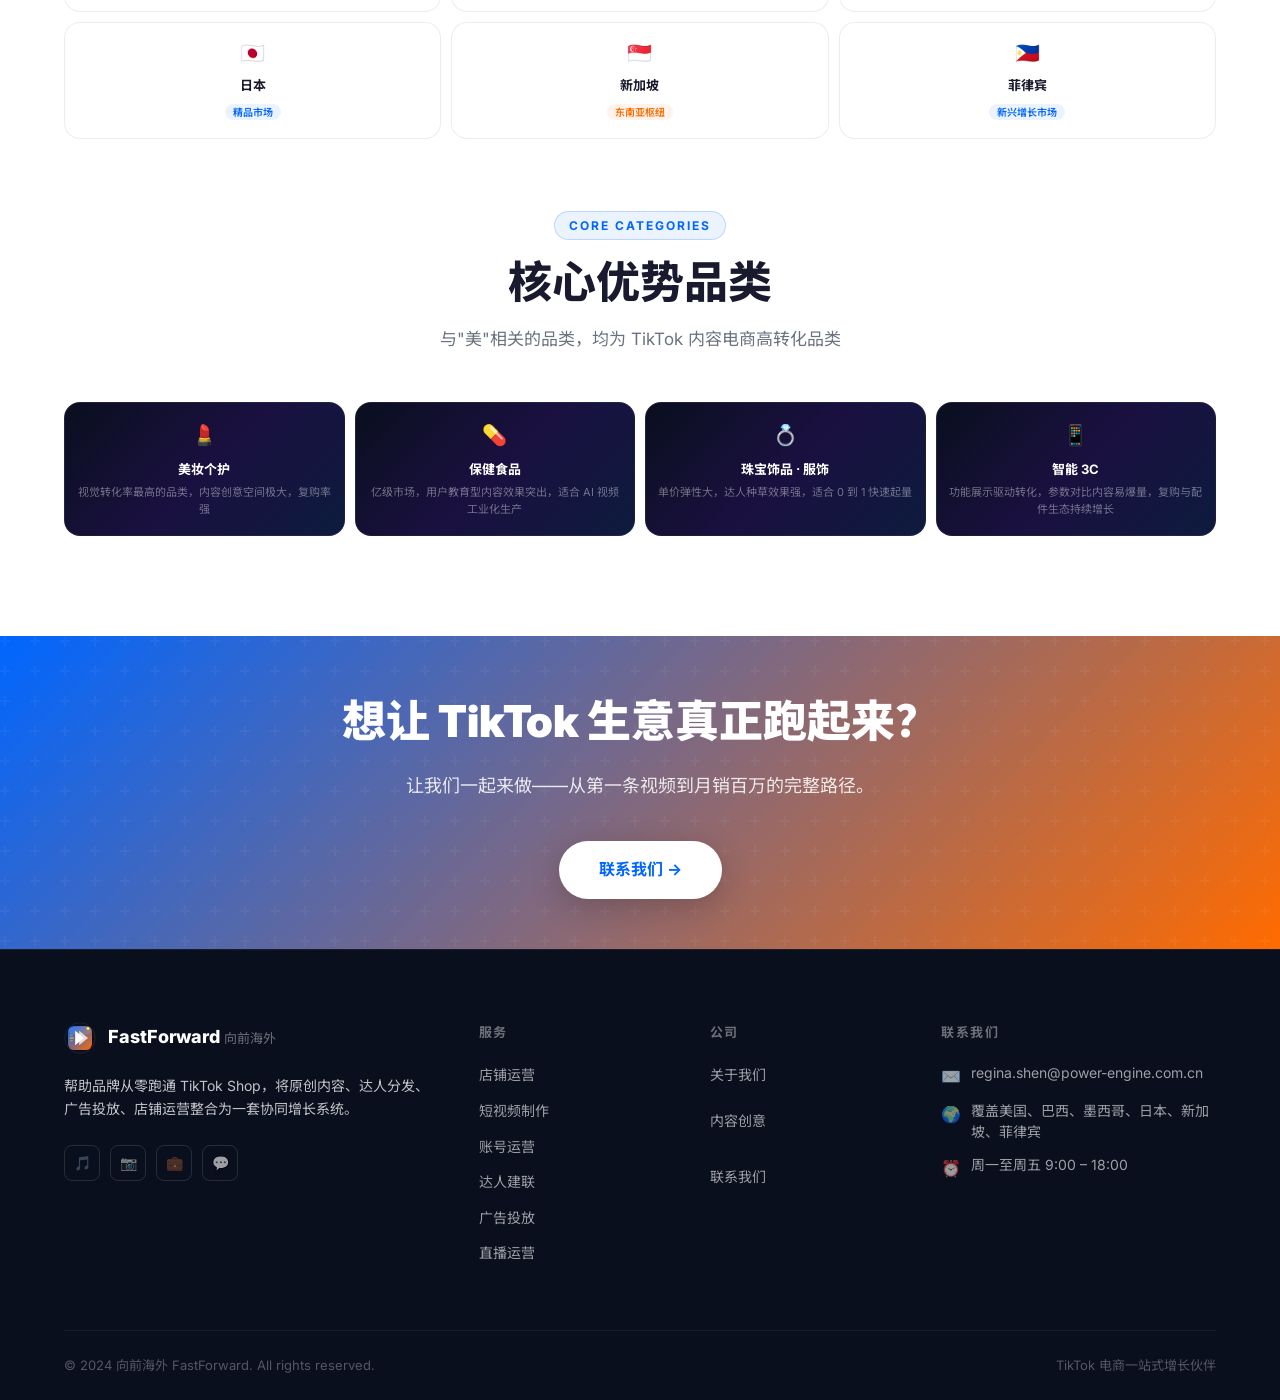
==== commit 1dffb9d9: "fix: about页优势项手机端改为单列上下布局" ====
--- a/pages/about.html
+++ b/pages/about.html
@@ -69,15 +69,10 @@
     .adv-item p { font-size:13px; color:rgba(255,255,255,0.5); line-height:1.6; }
 
     /* 手机端：优势项改为 2 列网格 */
-    @media (max-width:768px) {
-      .advantage-list { grid-template-columns: repeat(2, 1fr); }
-      .adv-item { flex-direction:column; padding:20px; }
-      .adv-icon { margin-bottom:10px; }
-    }
-    @media (max-width:480px) {
+    @media (max-width: 768px) {
       .advantage-list { grid-template-columns: 1fr; }
-      .adv-item { flex-direction:row; padding:20px; }
-      .adv-icon { margin-bottom:0; }
+      .adv-item { flex-direction: column; padding: 20px; }
+      .adv-icon { margin-bottom: 12px; }
     }
 
     /* 市场 */
--- a/pages/assets/css/style.css
+++ b/pages/assets/css/style.css
@@ -534,3 +534,23 @@
   .footer-grid { grid-template-columns: 1fr; gap: 36px; }
   .section-pad { padding: 64px 0; }
 }
+
+/* ============================================================
+   防视频下载 — 屏蔽下载按钮 & 长按/右键菜单
+   ============================================================ */
+
+/* 隐藏 WebKit 浏览器（Chrome/Android Chrome/Safari）原生下载按钮 */
+video::-webkit-media-controls-download-button { display: none !important; }
+/* 隐藏控件容器溢出部分 */
+video::-webkit-media-controls-enclosure { overflow: hidden; }
+/* 隐藏下载覆盖层（某些 Android 浏览器兜底） */
+video::-webkit-media-controls-overlay-download-button { display: none !important; }
+
+/* 禁止 iOS/Android 长按弹出菜单 */
+video {
+  -webkit-touch-callout: none;
+  -webkit-user-select: none;
+  -moz-user-select: none;
+  user-select: none;
+  pointer-events: auto;
+}
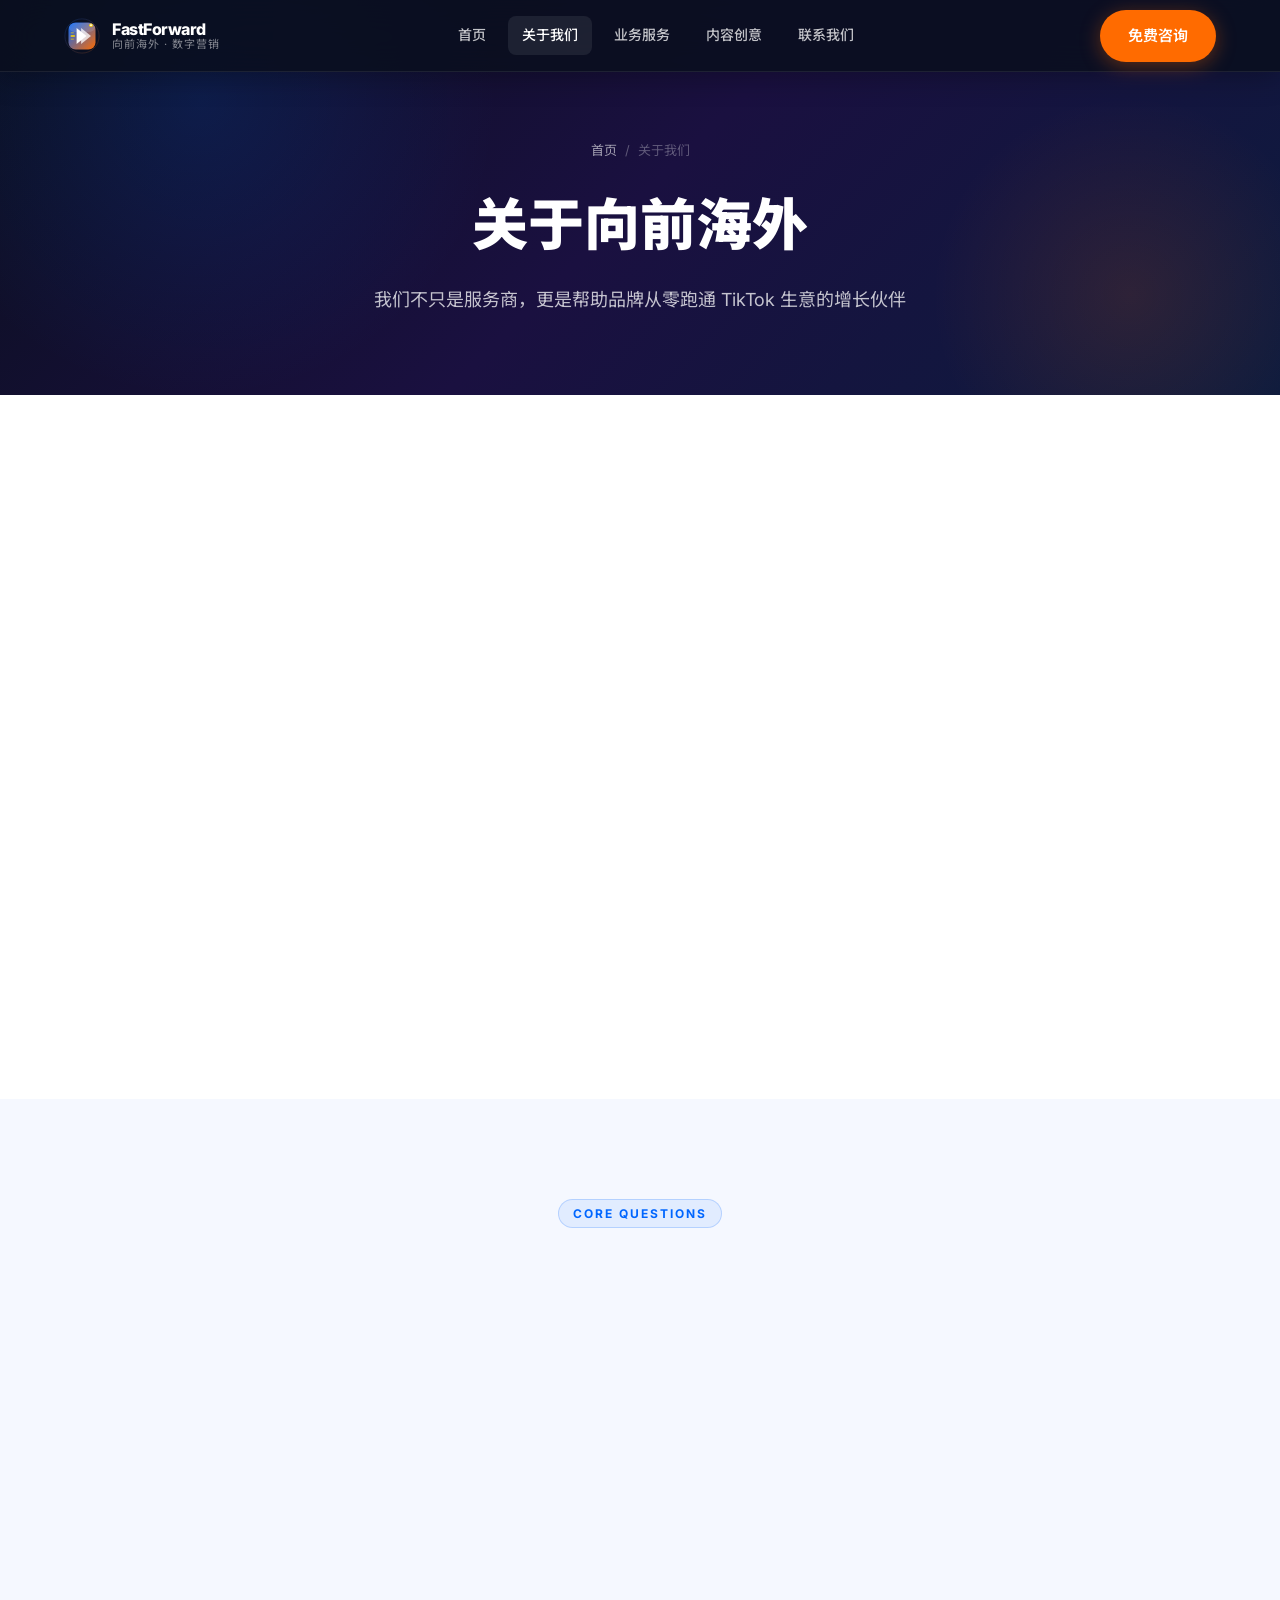
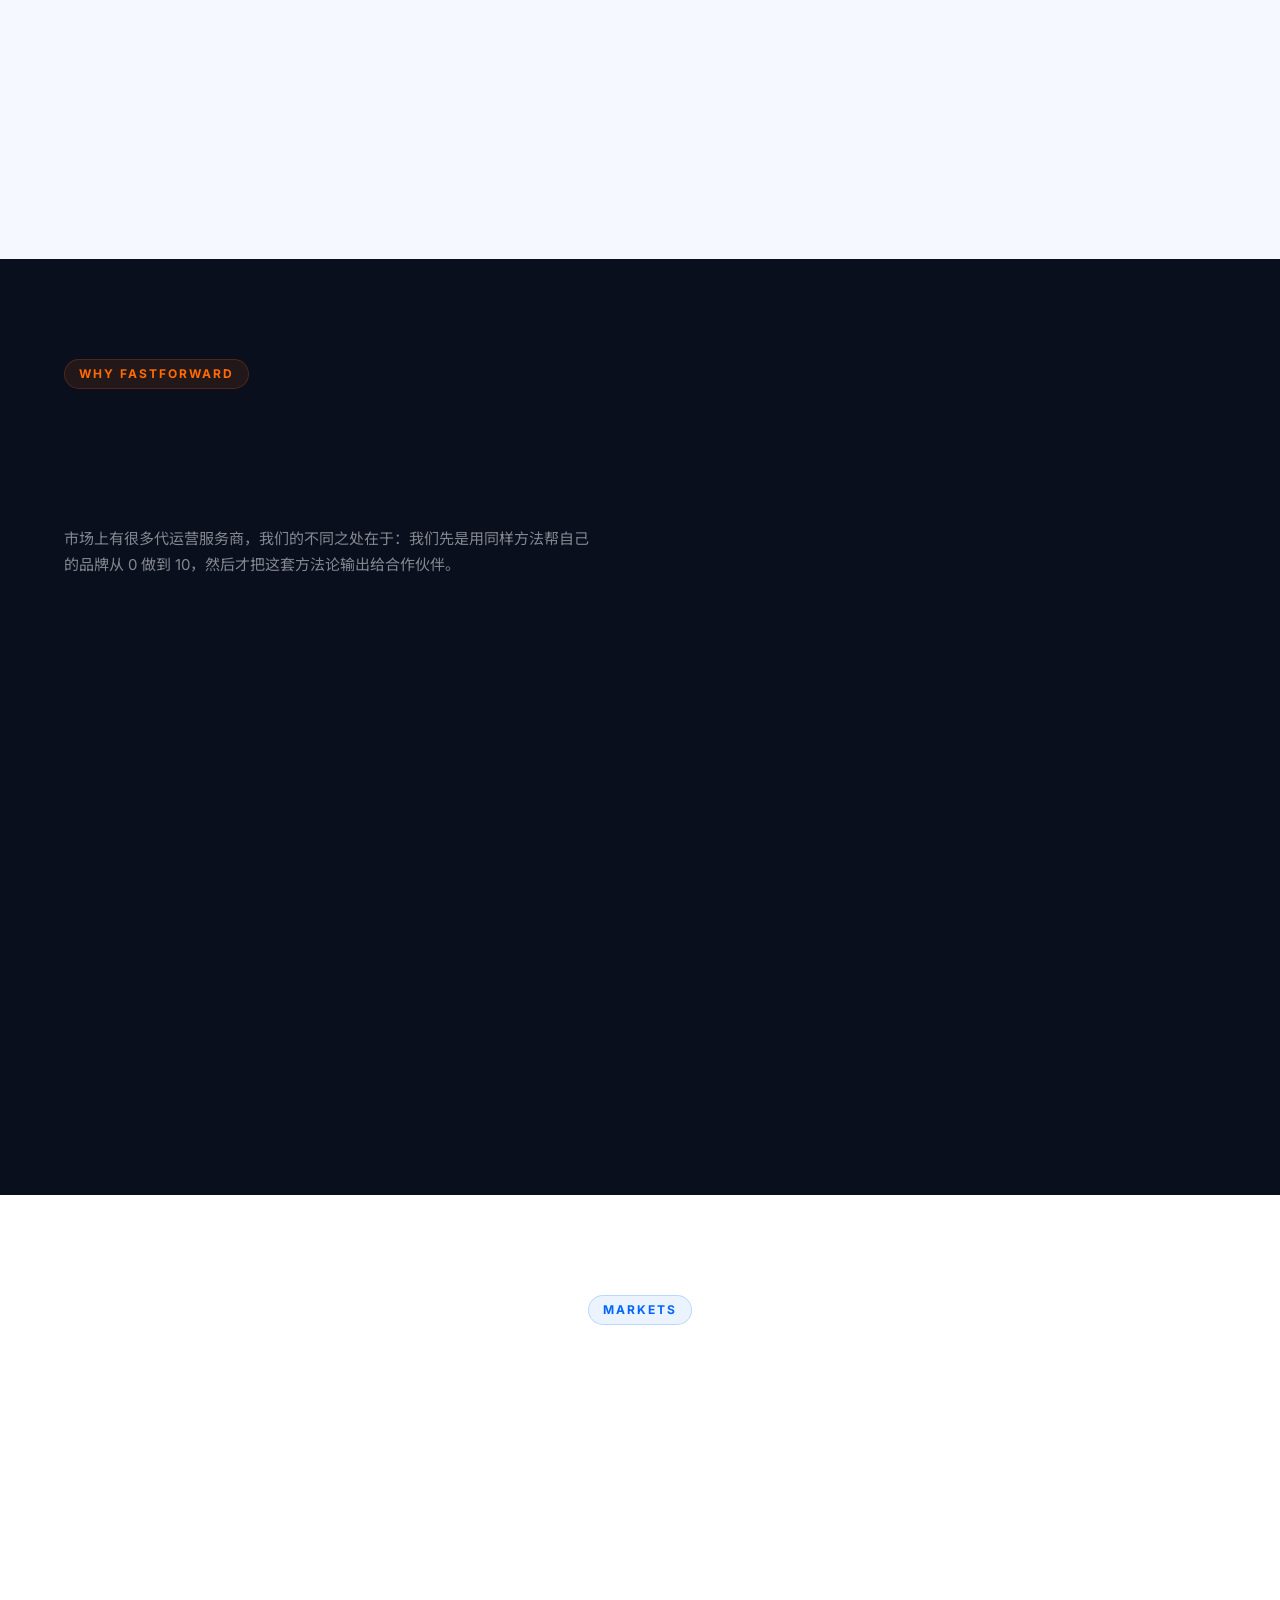
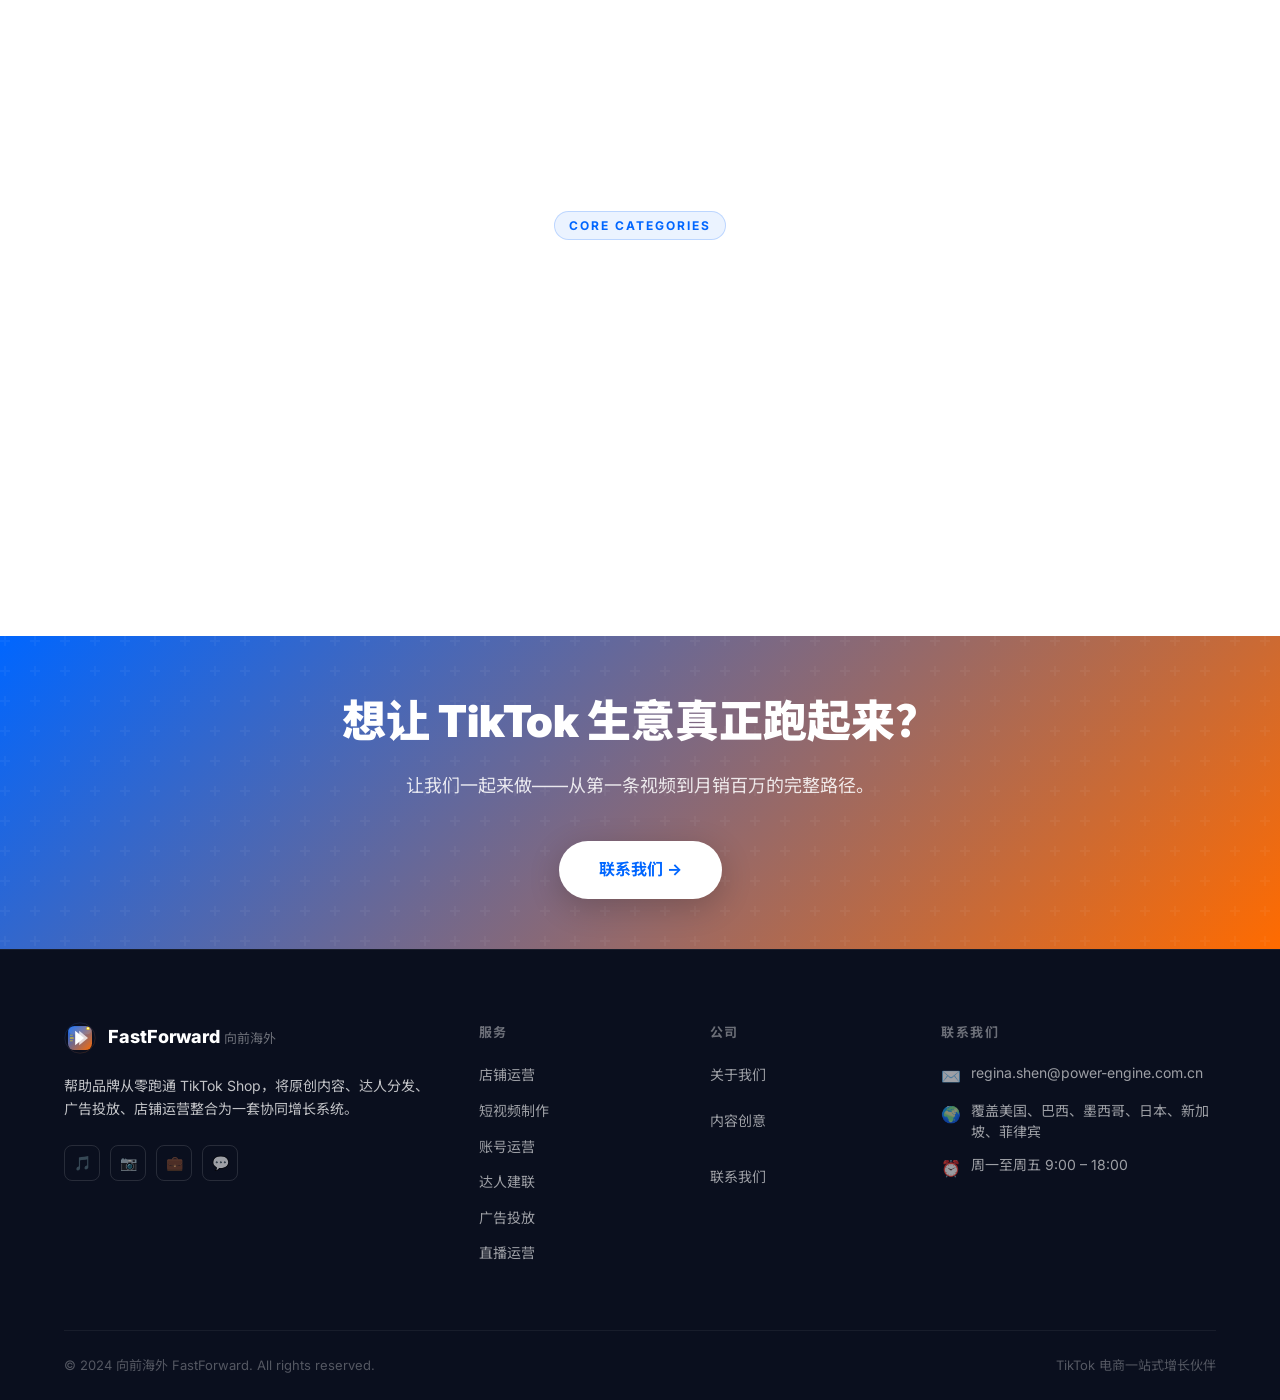
==== commit b5a107a7: "fix: remove non-existent main.js references from all pages (about/cases/services/pricing)" ====
--- a/pages/about.html
+++ b/pages/about.html
@@ -411,6 +411,6 @@
     </div>
   </div>
 </footer>
-<script src="assets/js/main.js"></script>
+
 </body>
 </html>
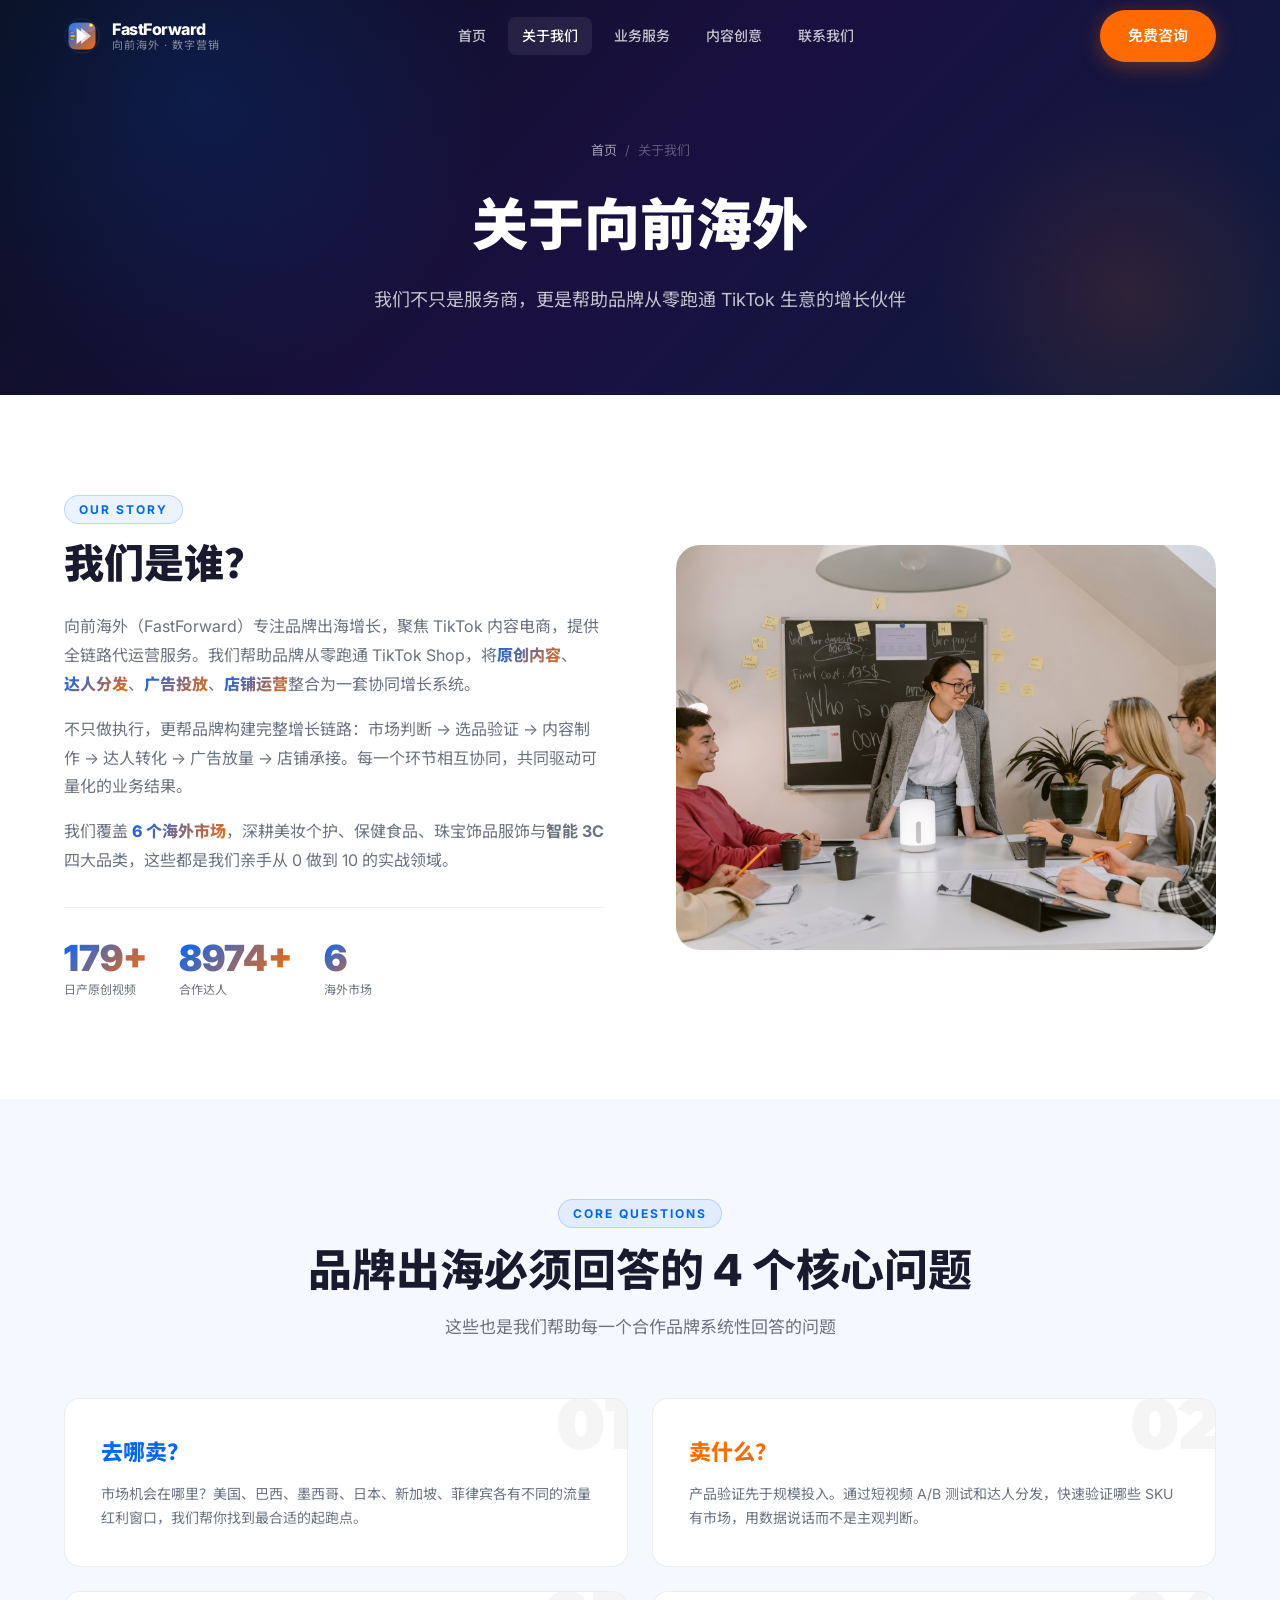
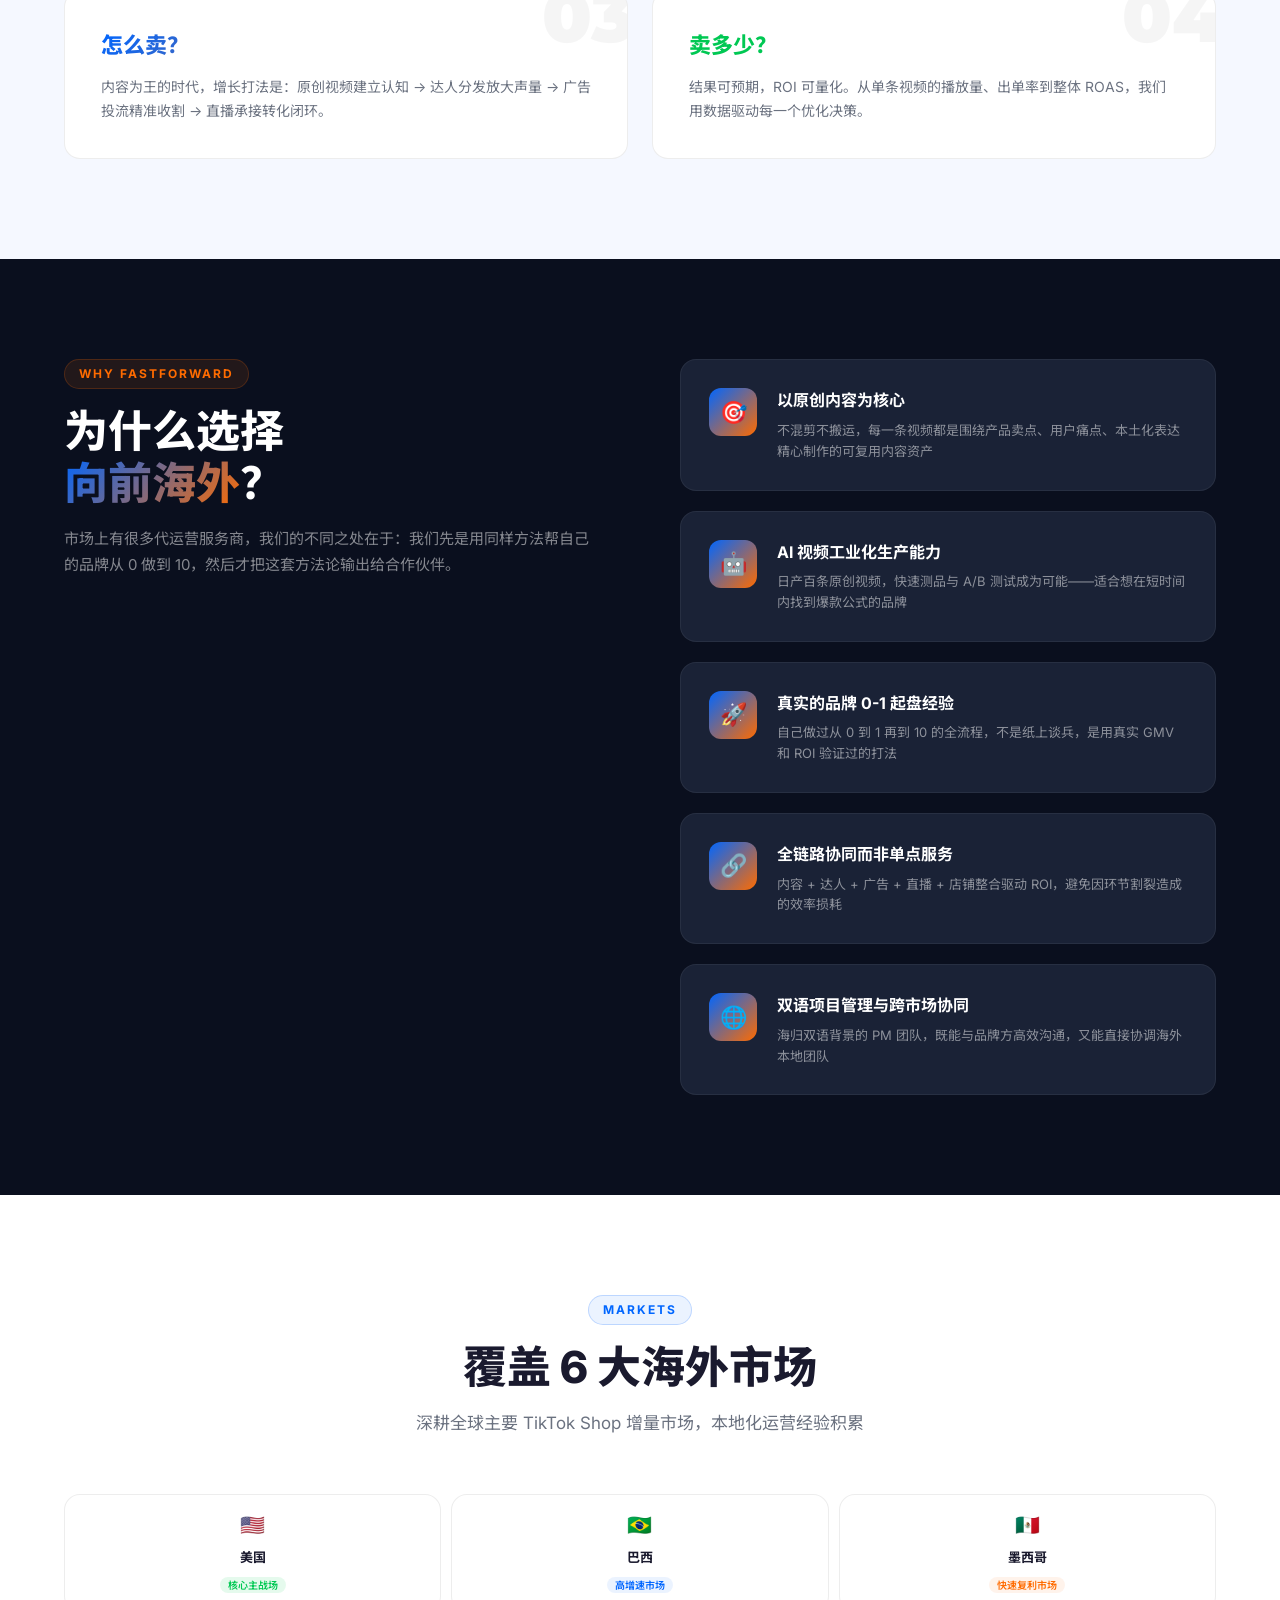
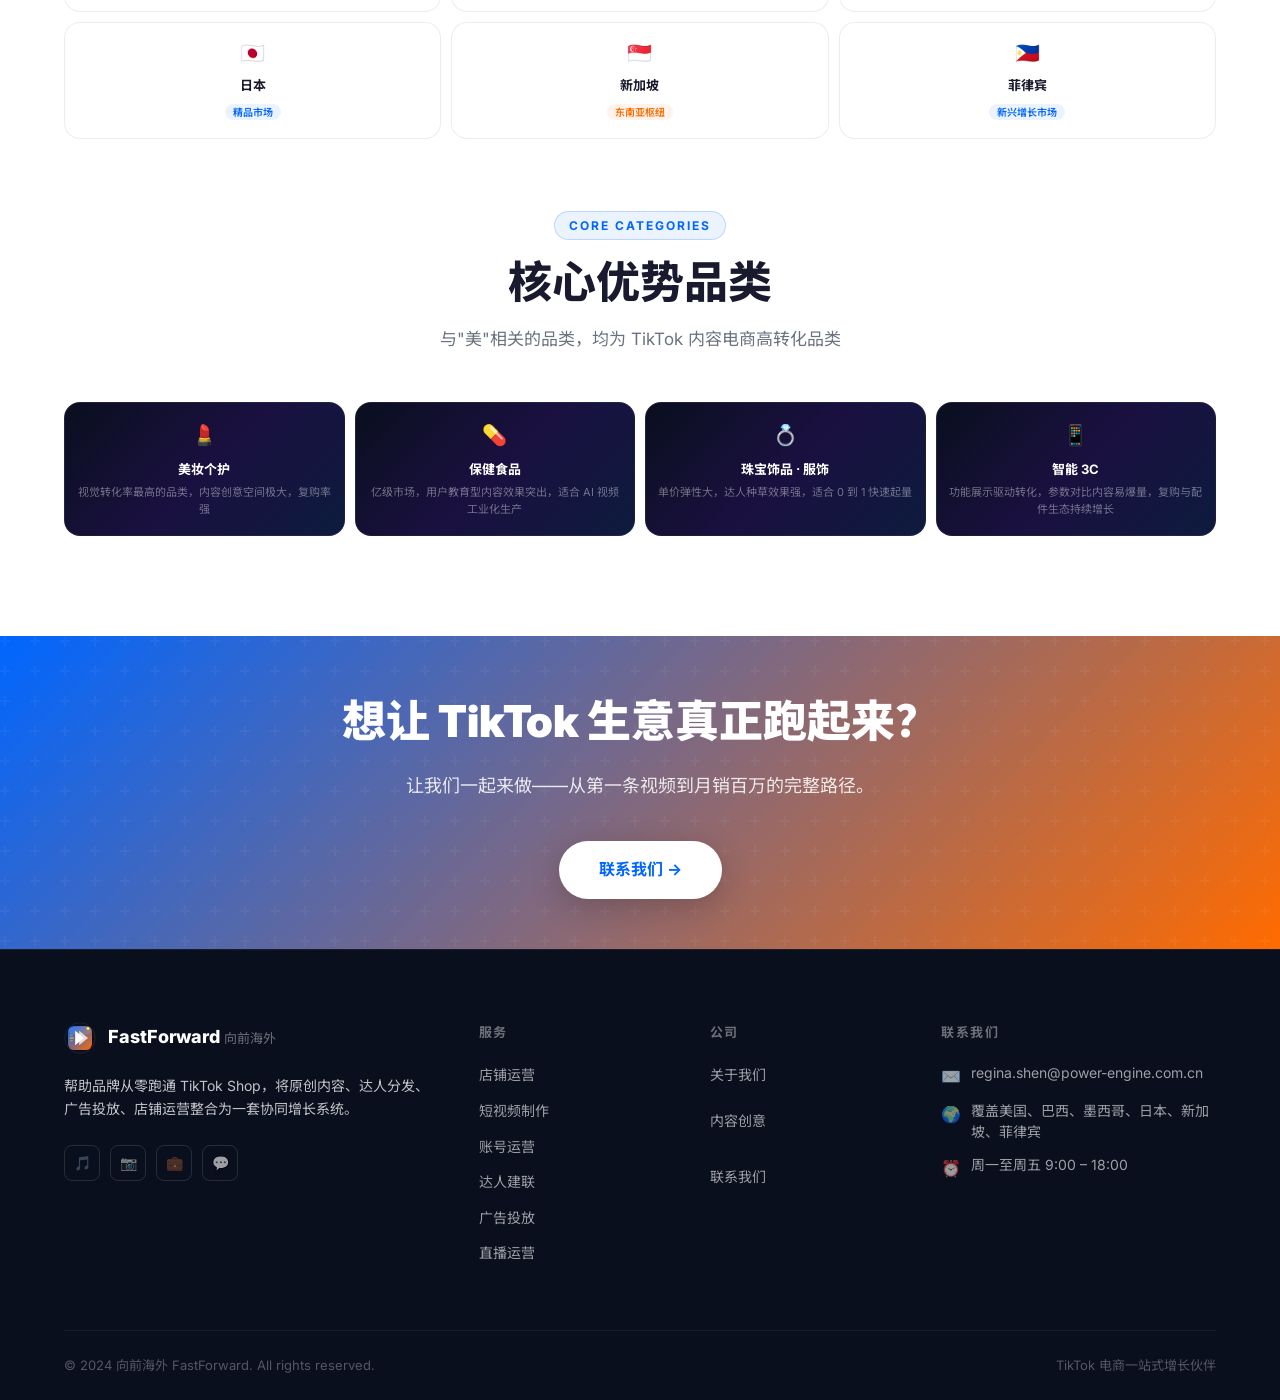
==== commit 5c76449d: "fix: 恢复 assets/js/main.js 引用，修复所有页面 fade-up 动画不触发导致内容不可见的问题" ====
--- a/pages/about.html
+++ b/pages/about.html
@@ -412,5 +412,6 @@
   </div>
 </footer>
 
-</body>
+<script src="assets/js/main.js"></script>
+  </body>
 </html>
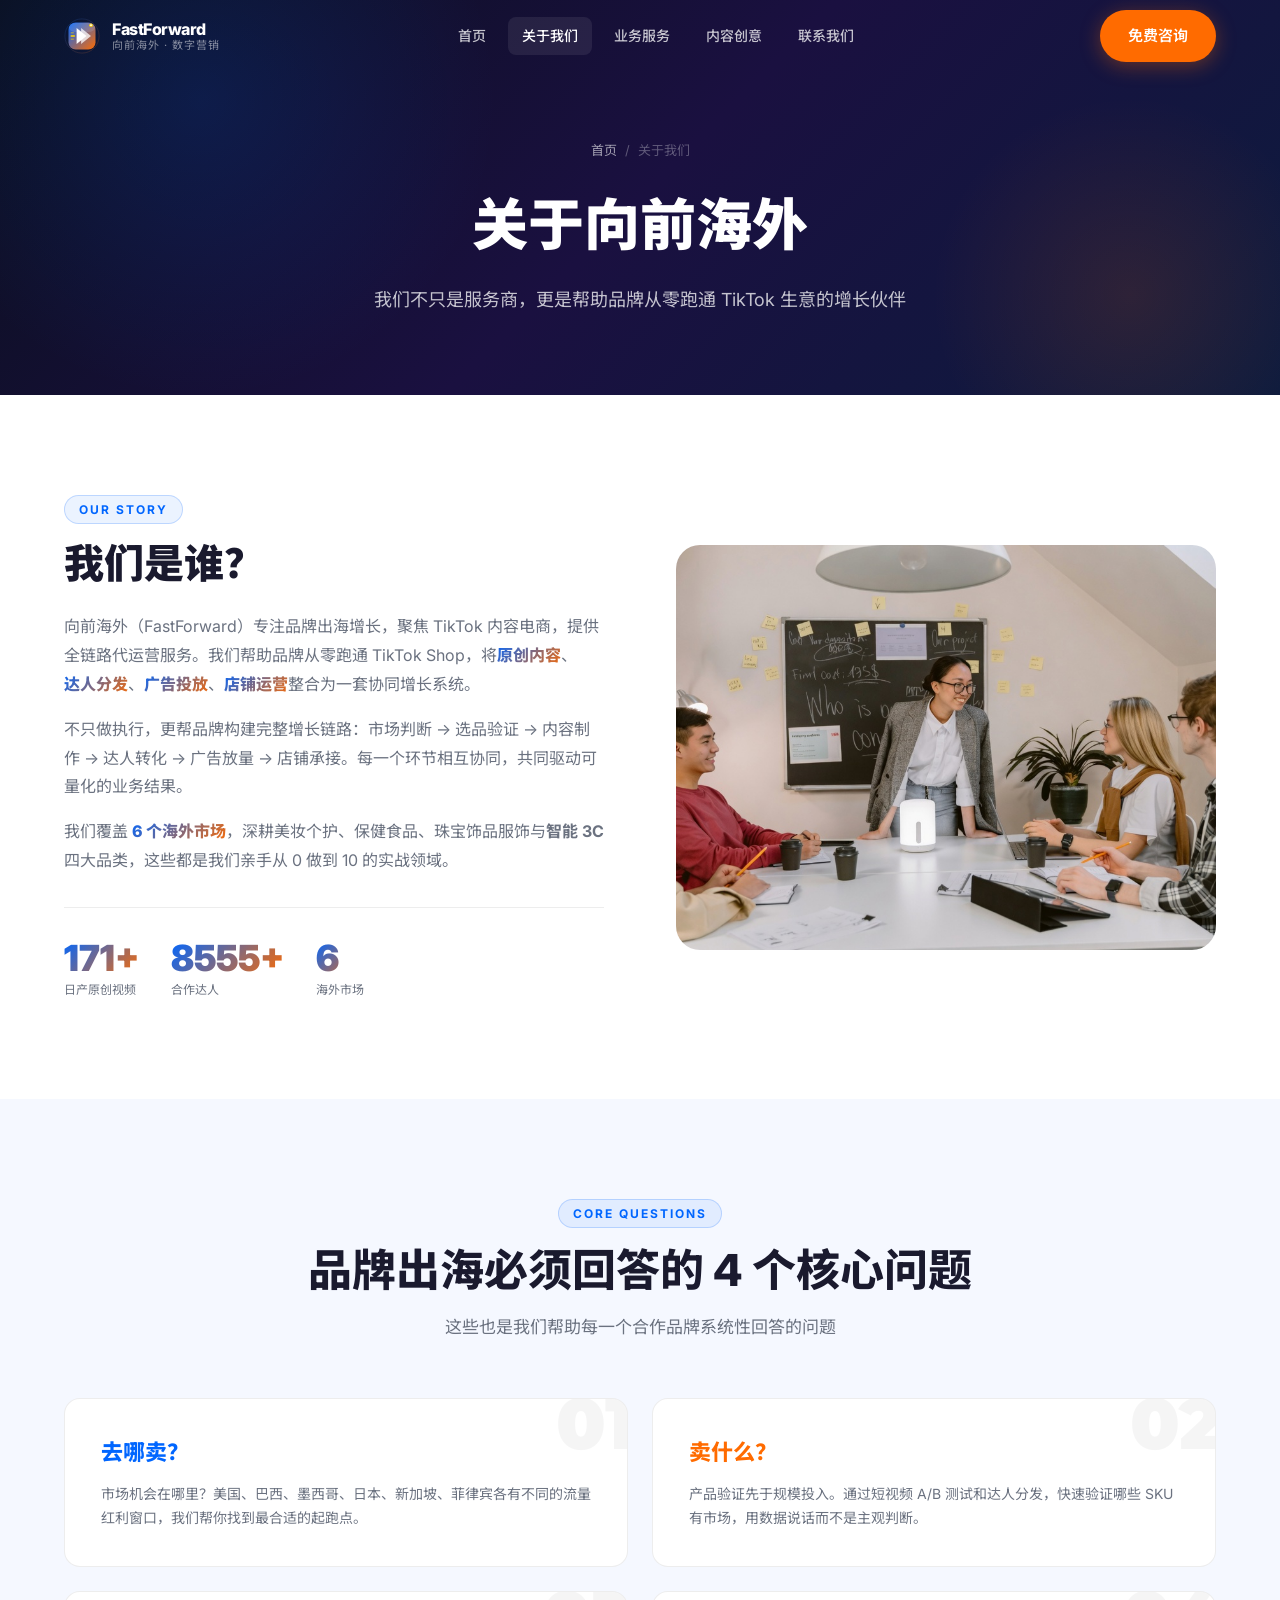
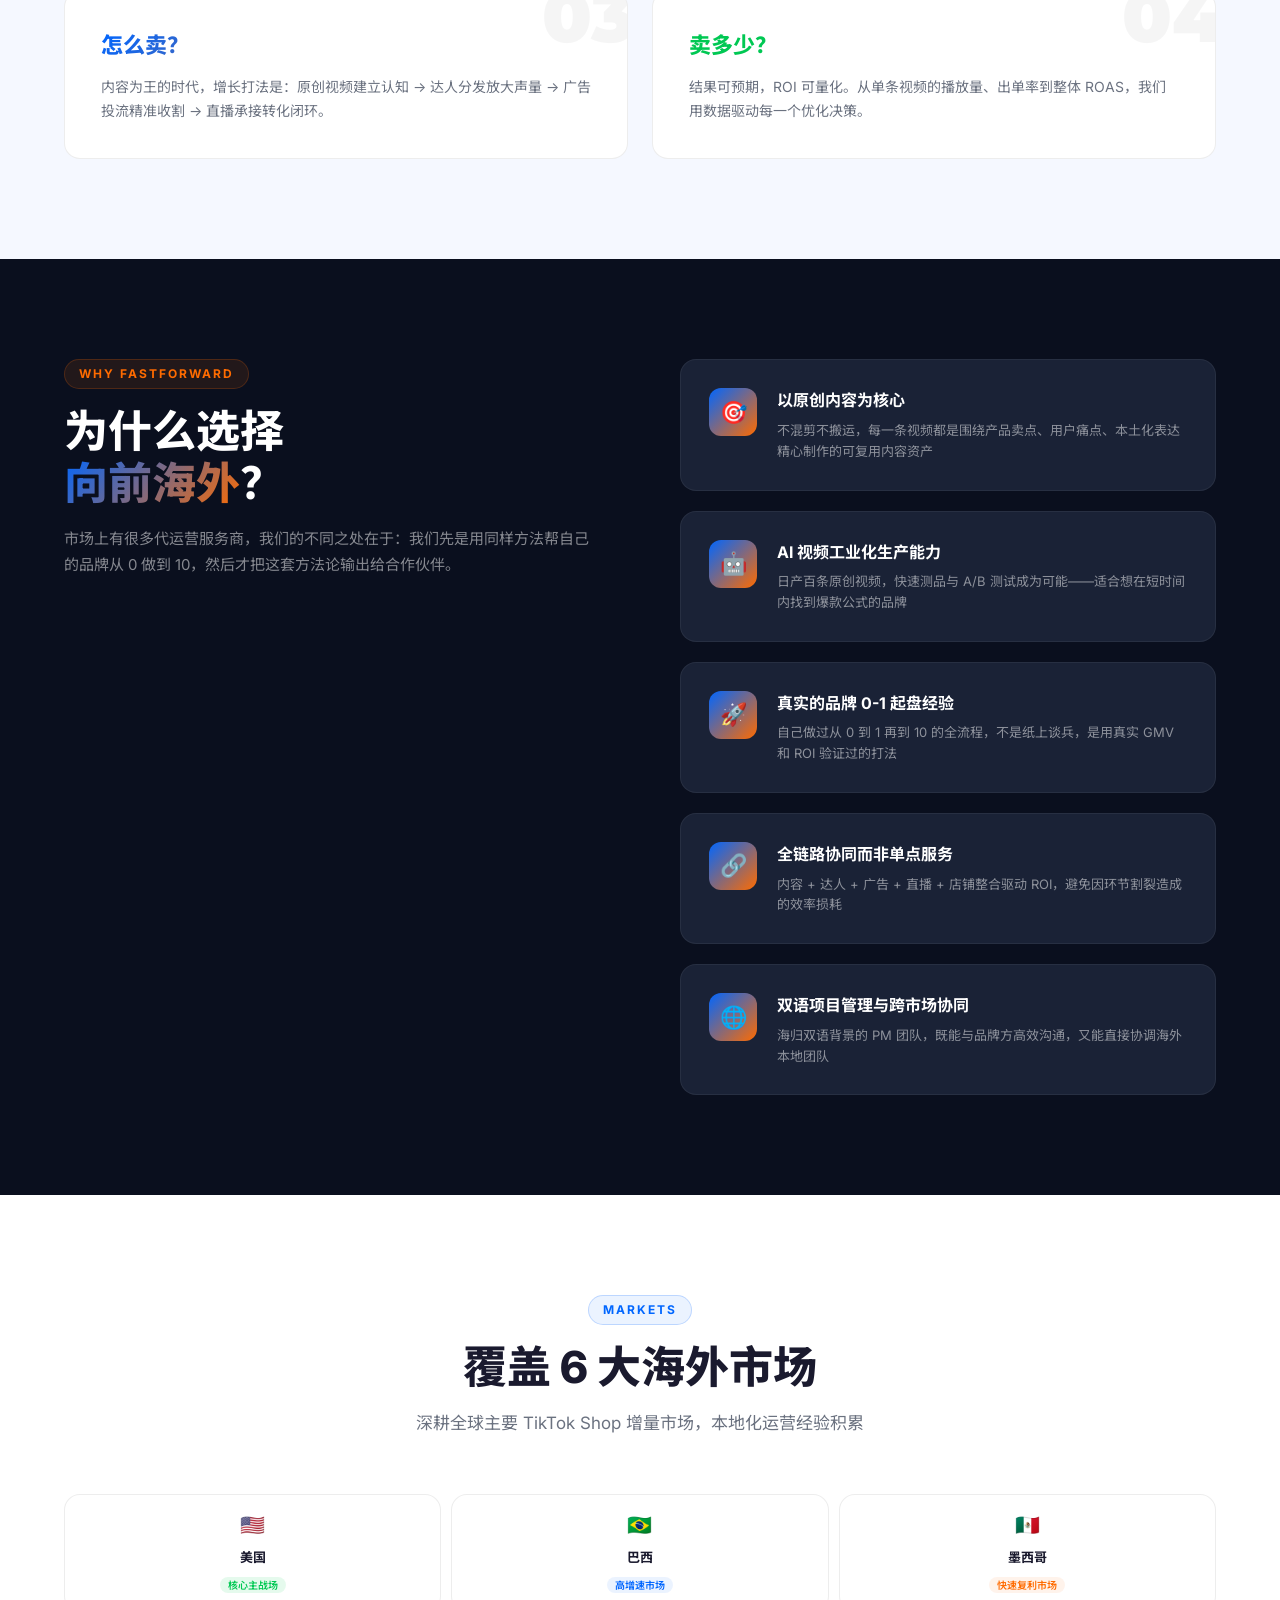
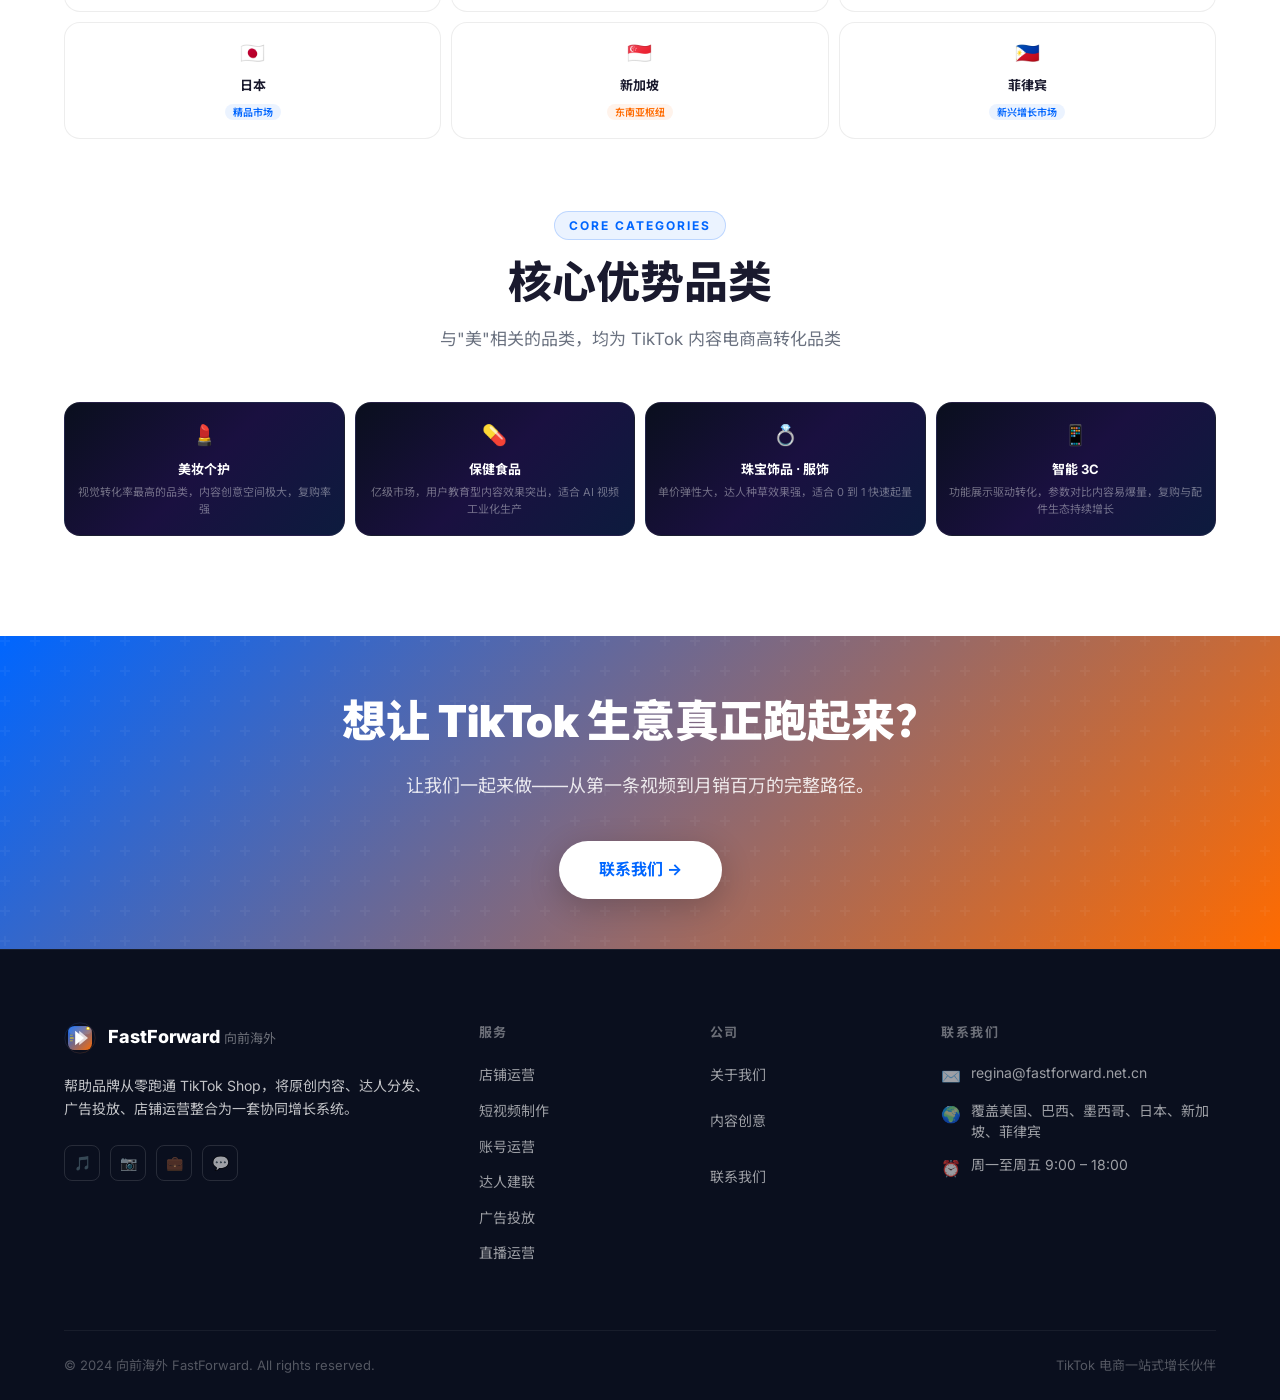
==== commit 3c365b68: "update contact email to regina@fastforward.net.cn across all pages" ====
--- a/pages/about.html
+++ b/pages/about.html
@@ -399,7 +399,7 @@
       <div class="footer-col">
         <h4>联系我们</h4>
         <div class="footer-contact">
-          <div class="footer-contact-item"><span class="icon">✉️</span><span>regina.shen@power-engine.com.cn</span></div>
+          <div class="footer-contact-item"><span class="icon">✉️</span><span>regina@fastforward.net.cn</span></div>
           <div class="footer-contact-item"><span class="icon">🌍</span><span>覆盖美国、巴西、墨西哥、日本、新加坡、菲律宾</span></div>
           <div class="footer-contact-item"><span class="icon">⏰</span><span>周一至周五 9:00 – 18:00</span></div>
         </div>
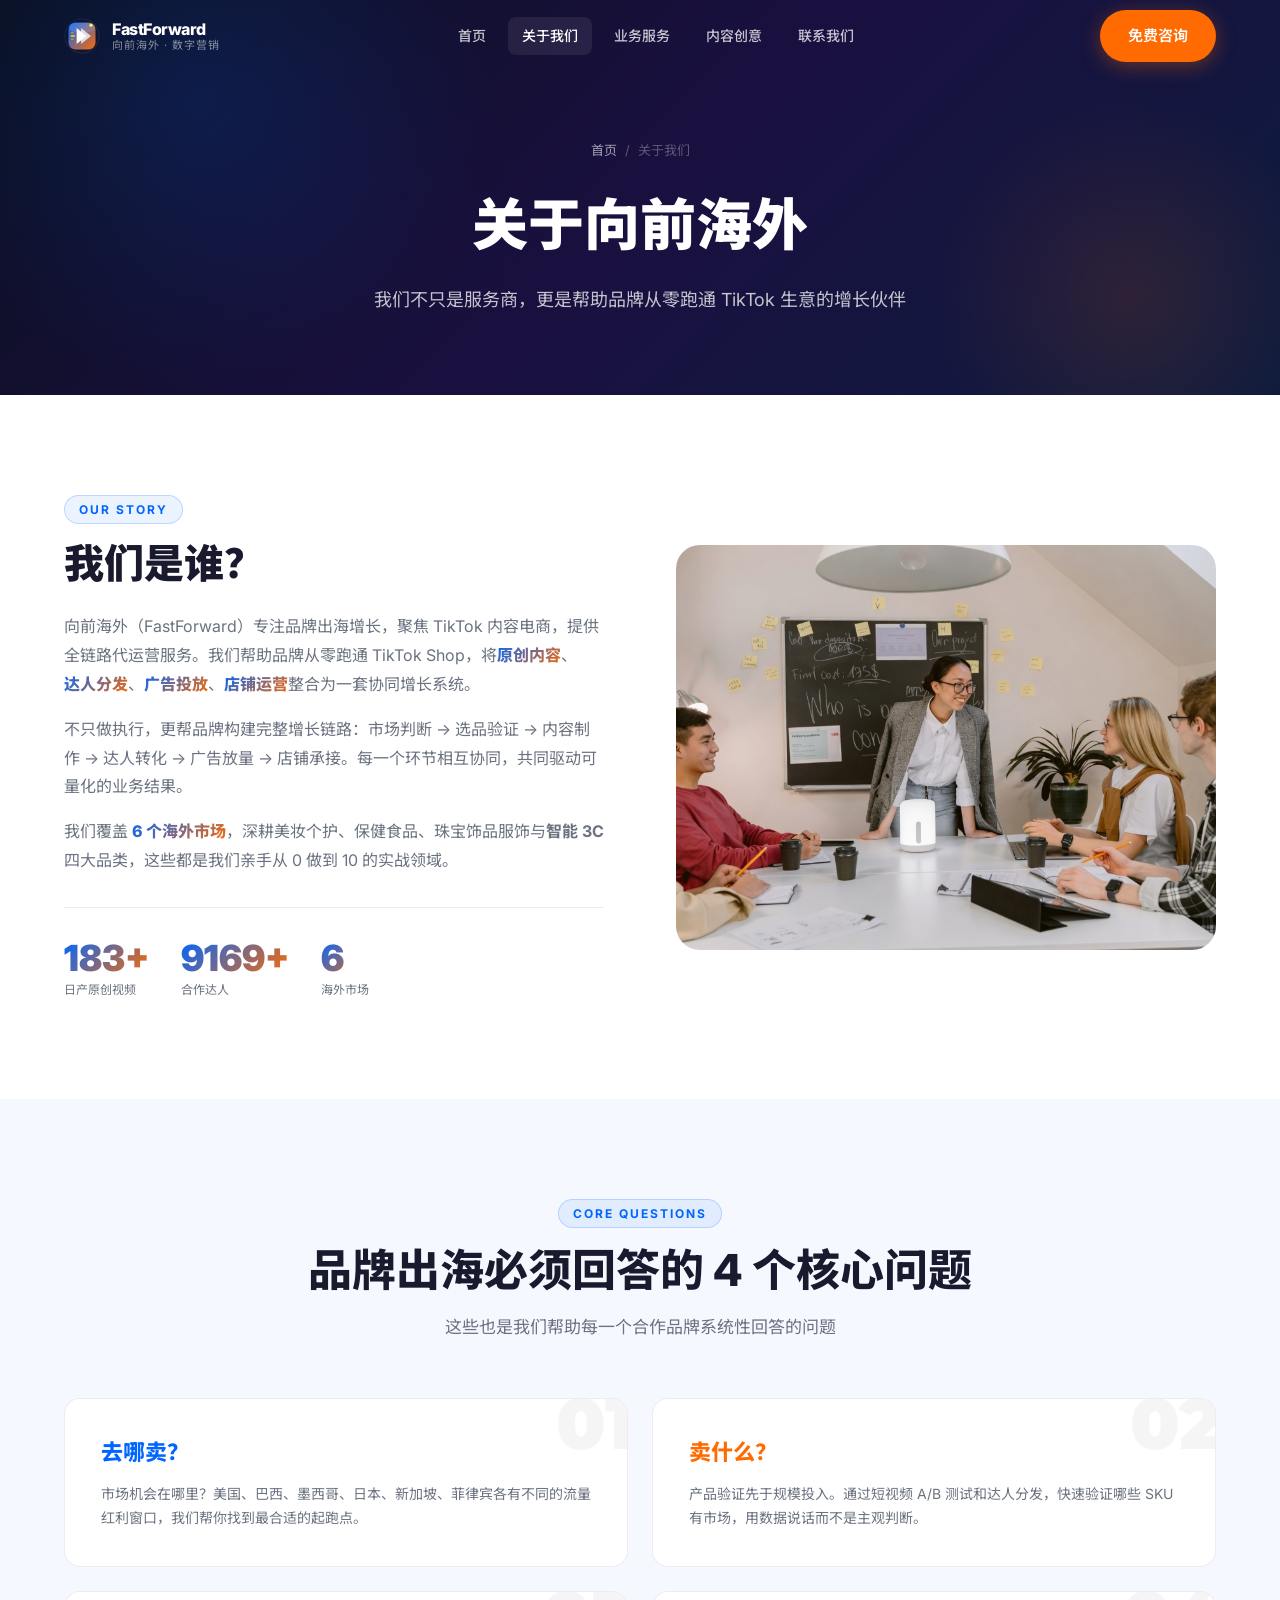
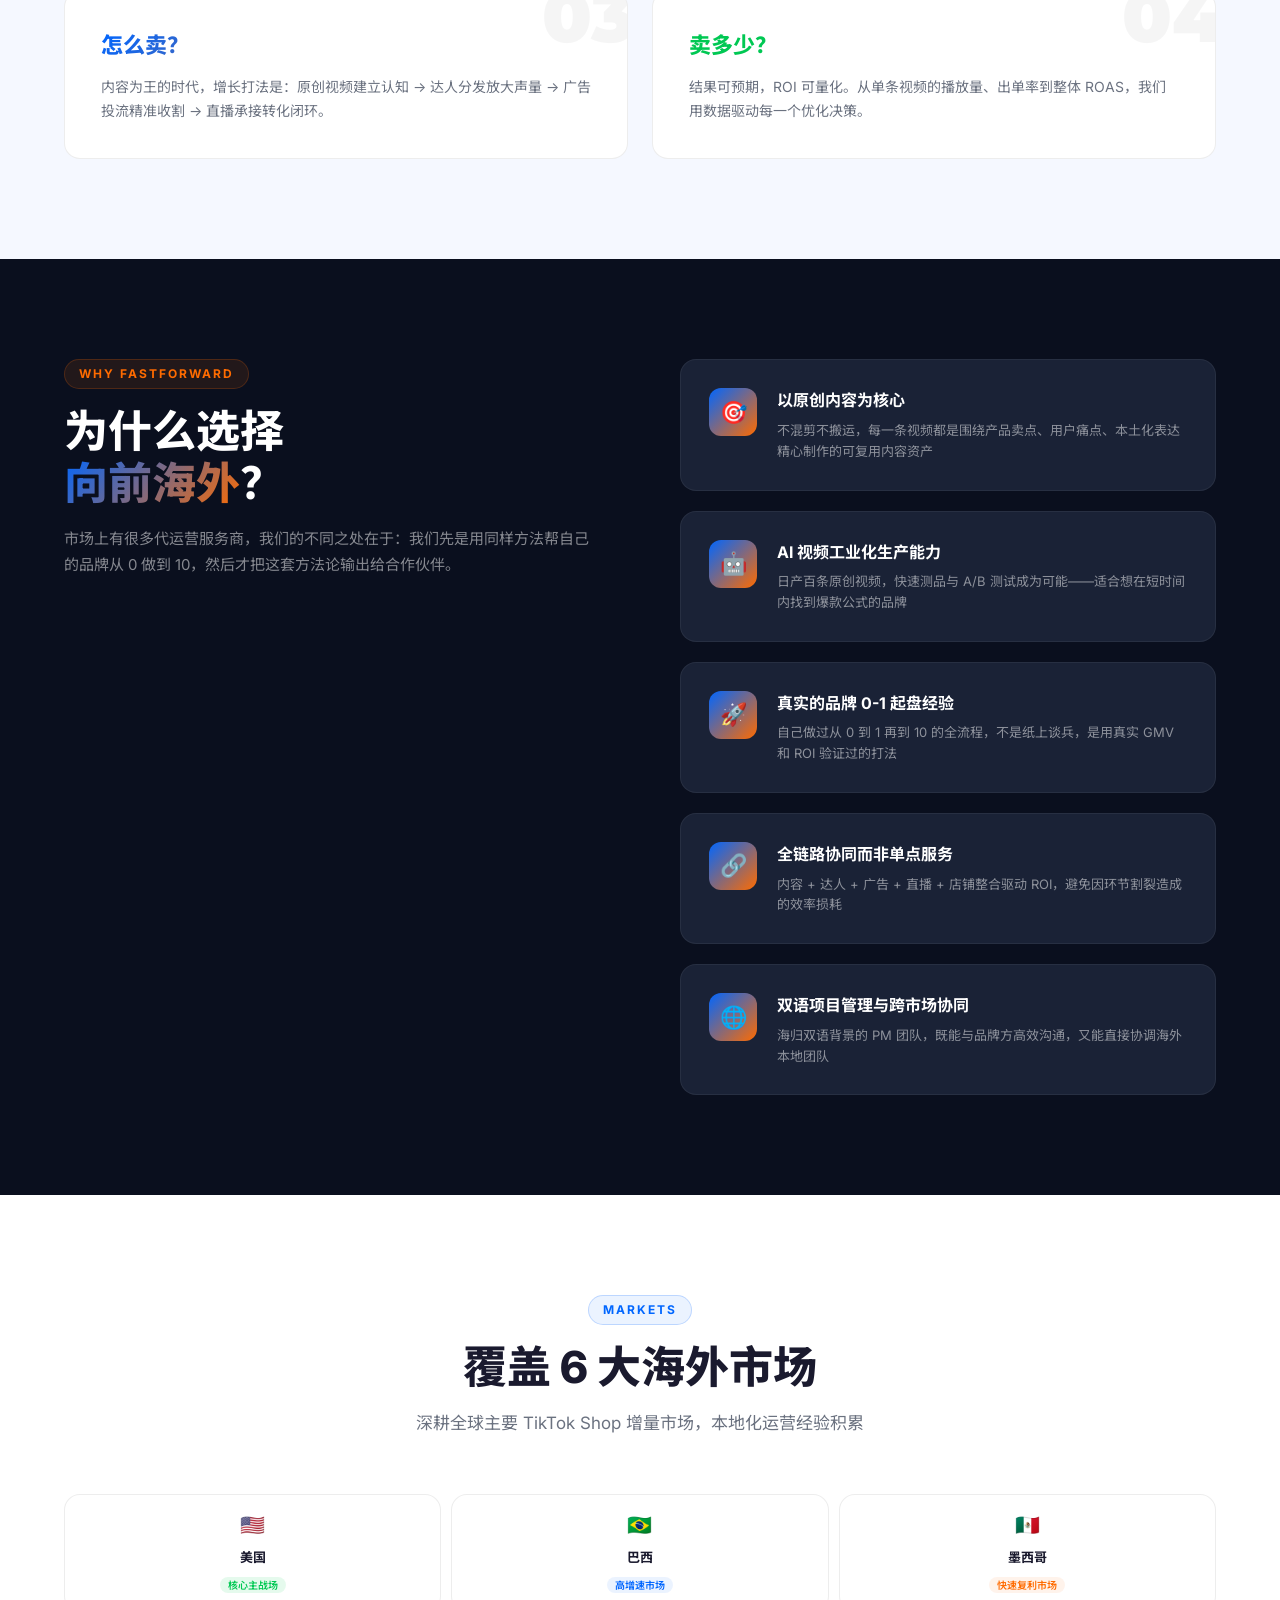
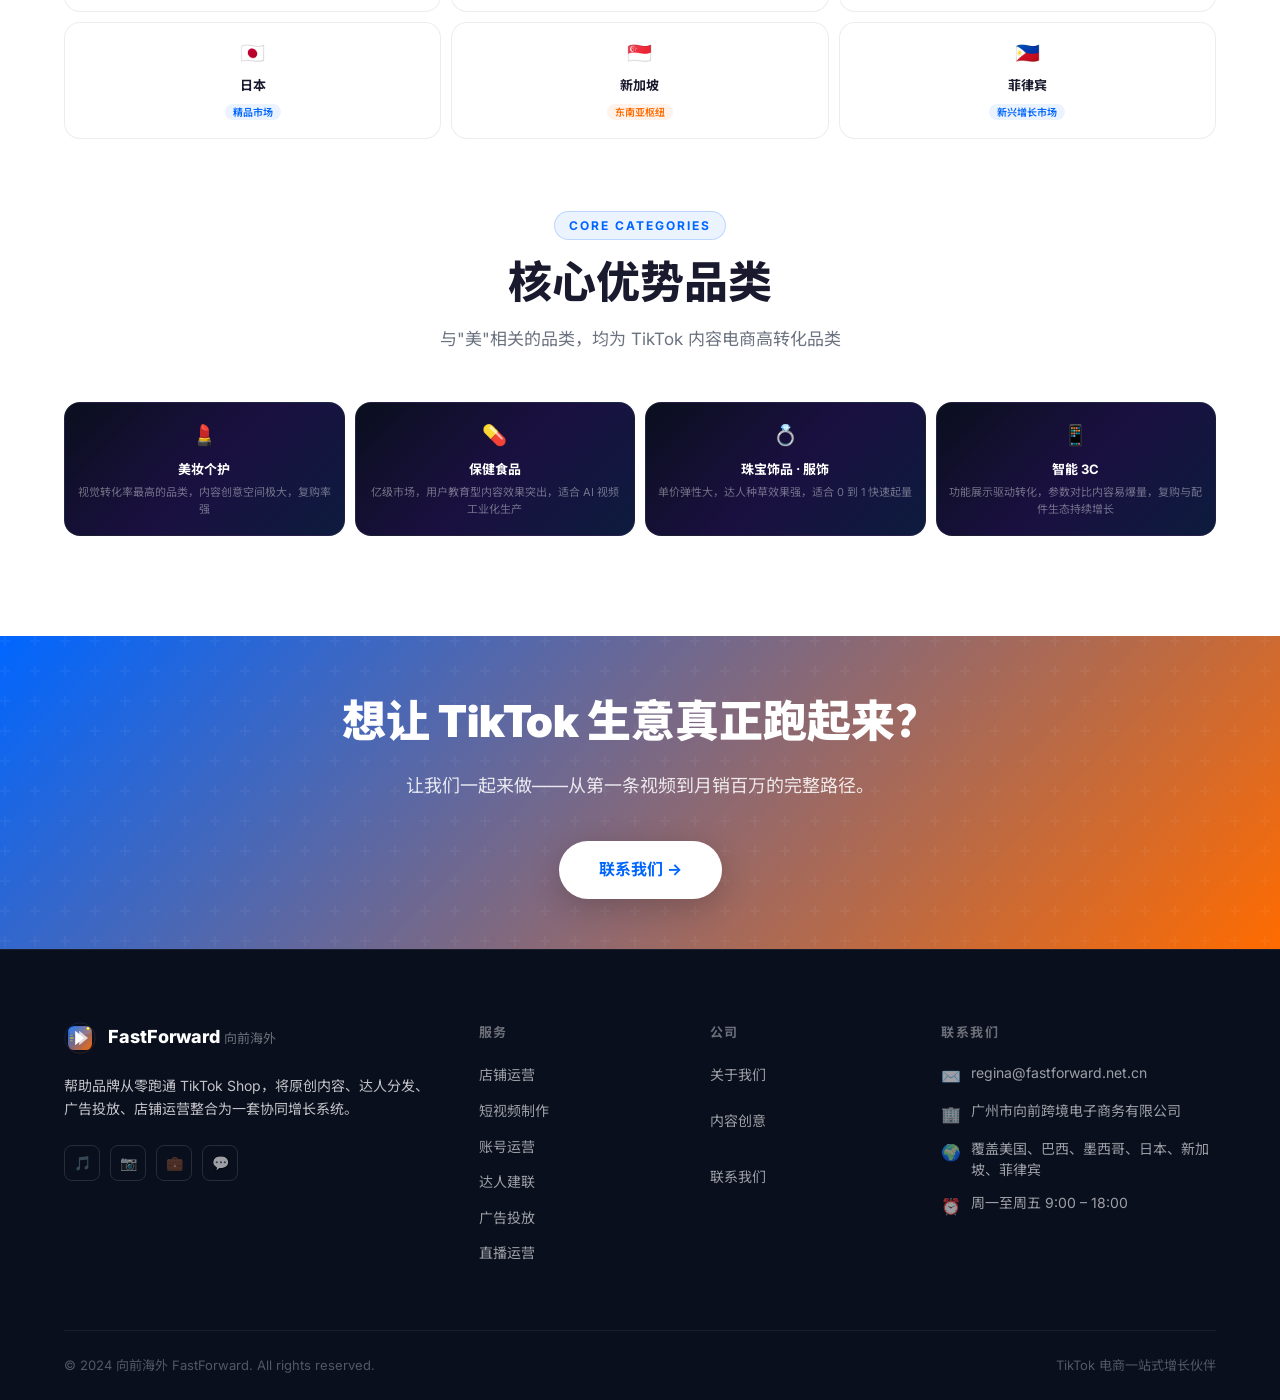
==== commit 2d9bee6c: "add company name 广州市向前跨境电子商务有限公司 to footer contact section" ====
--- a/pages/about.html
+++ b/pages/about.html
@@ -400,6 +400,7 @@
         <h4>联系我们</h4>
         <div class="footer-contact">
           <div class="footer-contact-item"><span class="icon">✉️</span><span>regina@fastforward.net.cn</span></div>
+          <div class="footer-contact-item"><span class="icon">🏢</span><span>广州市向前跨境电子商务有限公司</span></div>
           <div class="footer-contact-item"><span class="icon">🌍</span><span>覆盖美国、巴西、墨西哥、日本、新加坡、菲律宾</span></div>
           <div class="footer-contact-item"><span class="icon">⏰</span><span>周一至周五 9:00 – 18:00</span></div>
         </div>
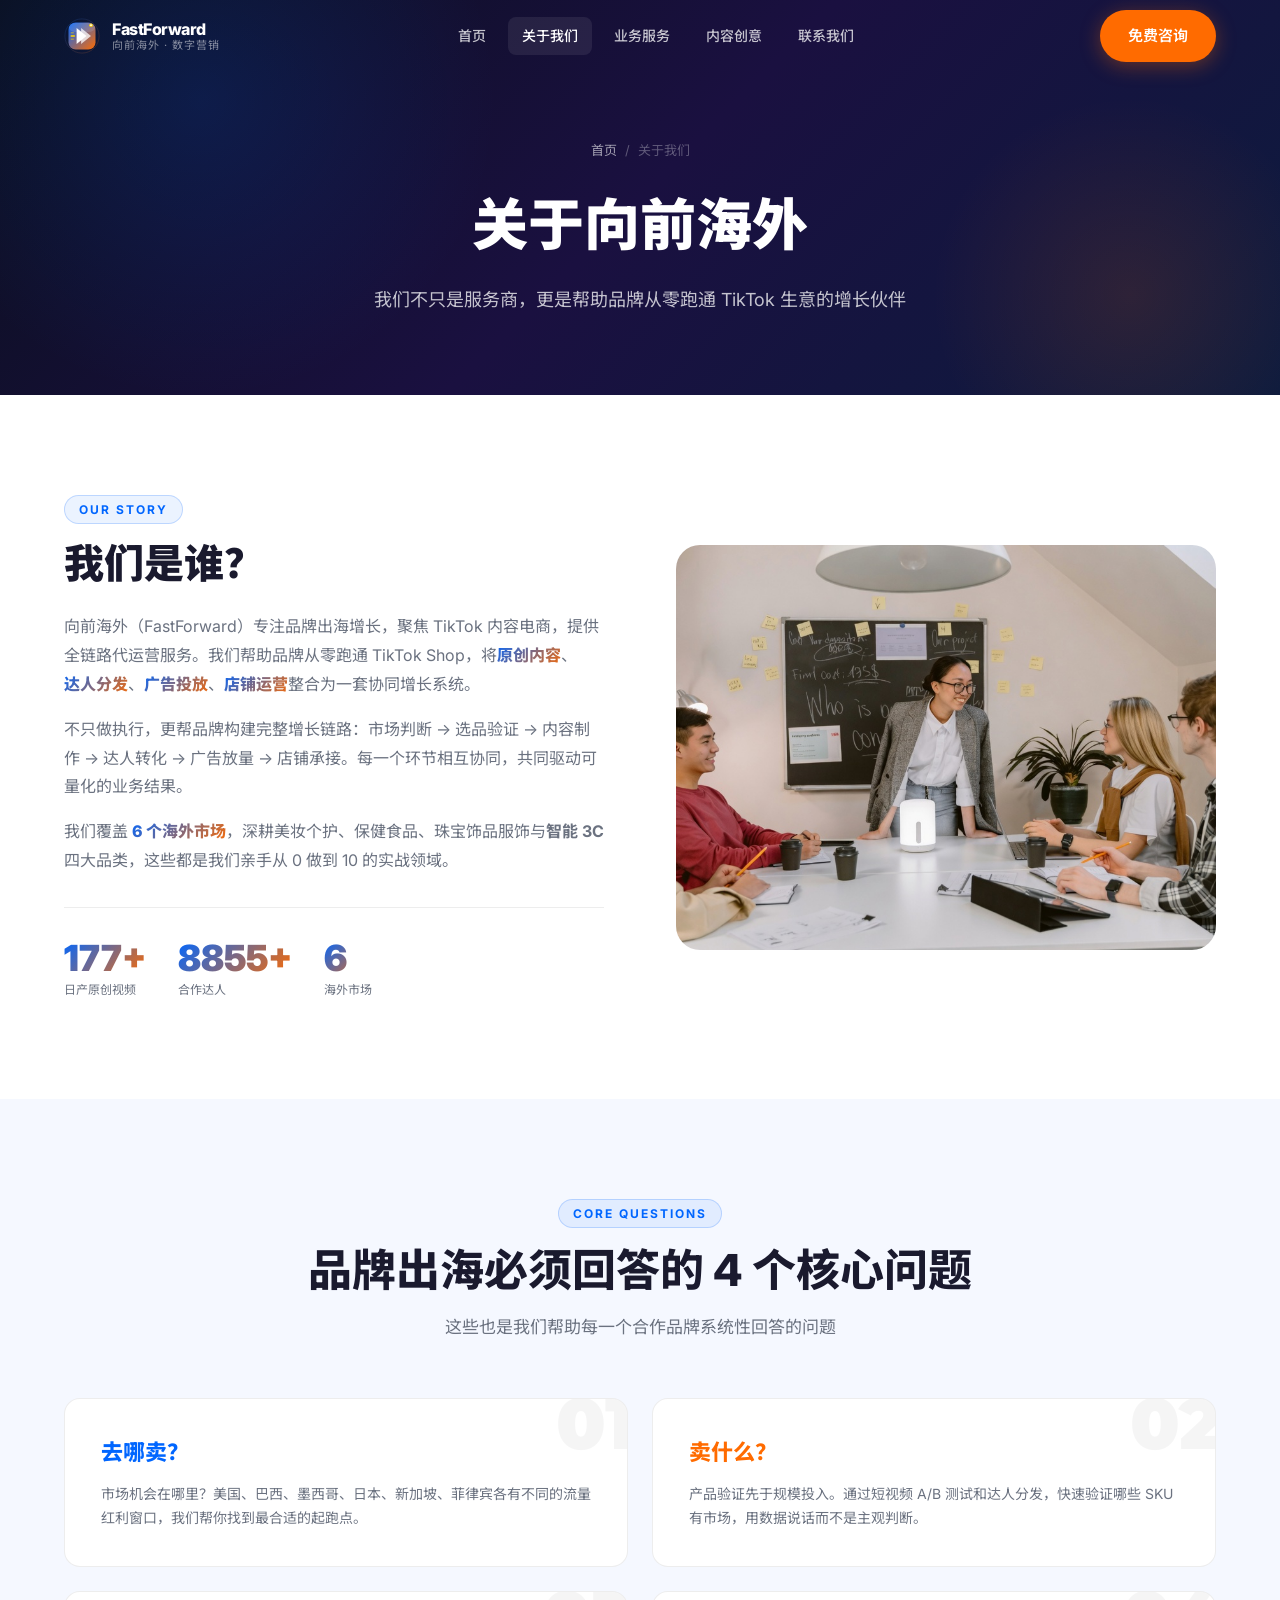
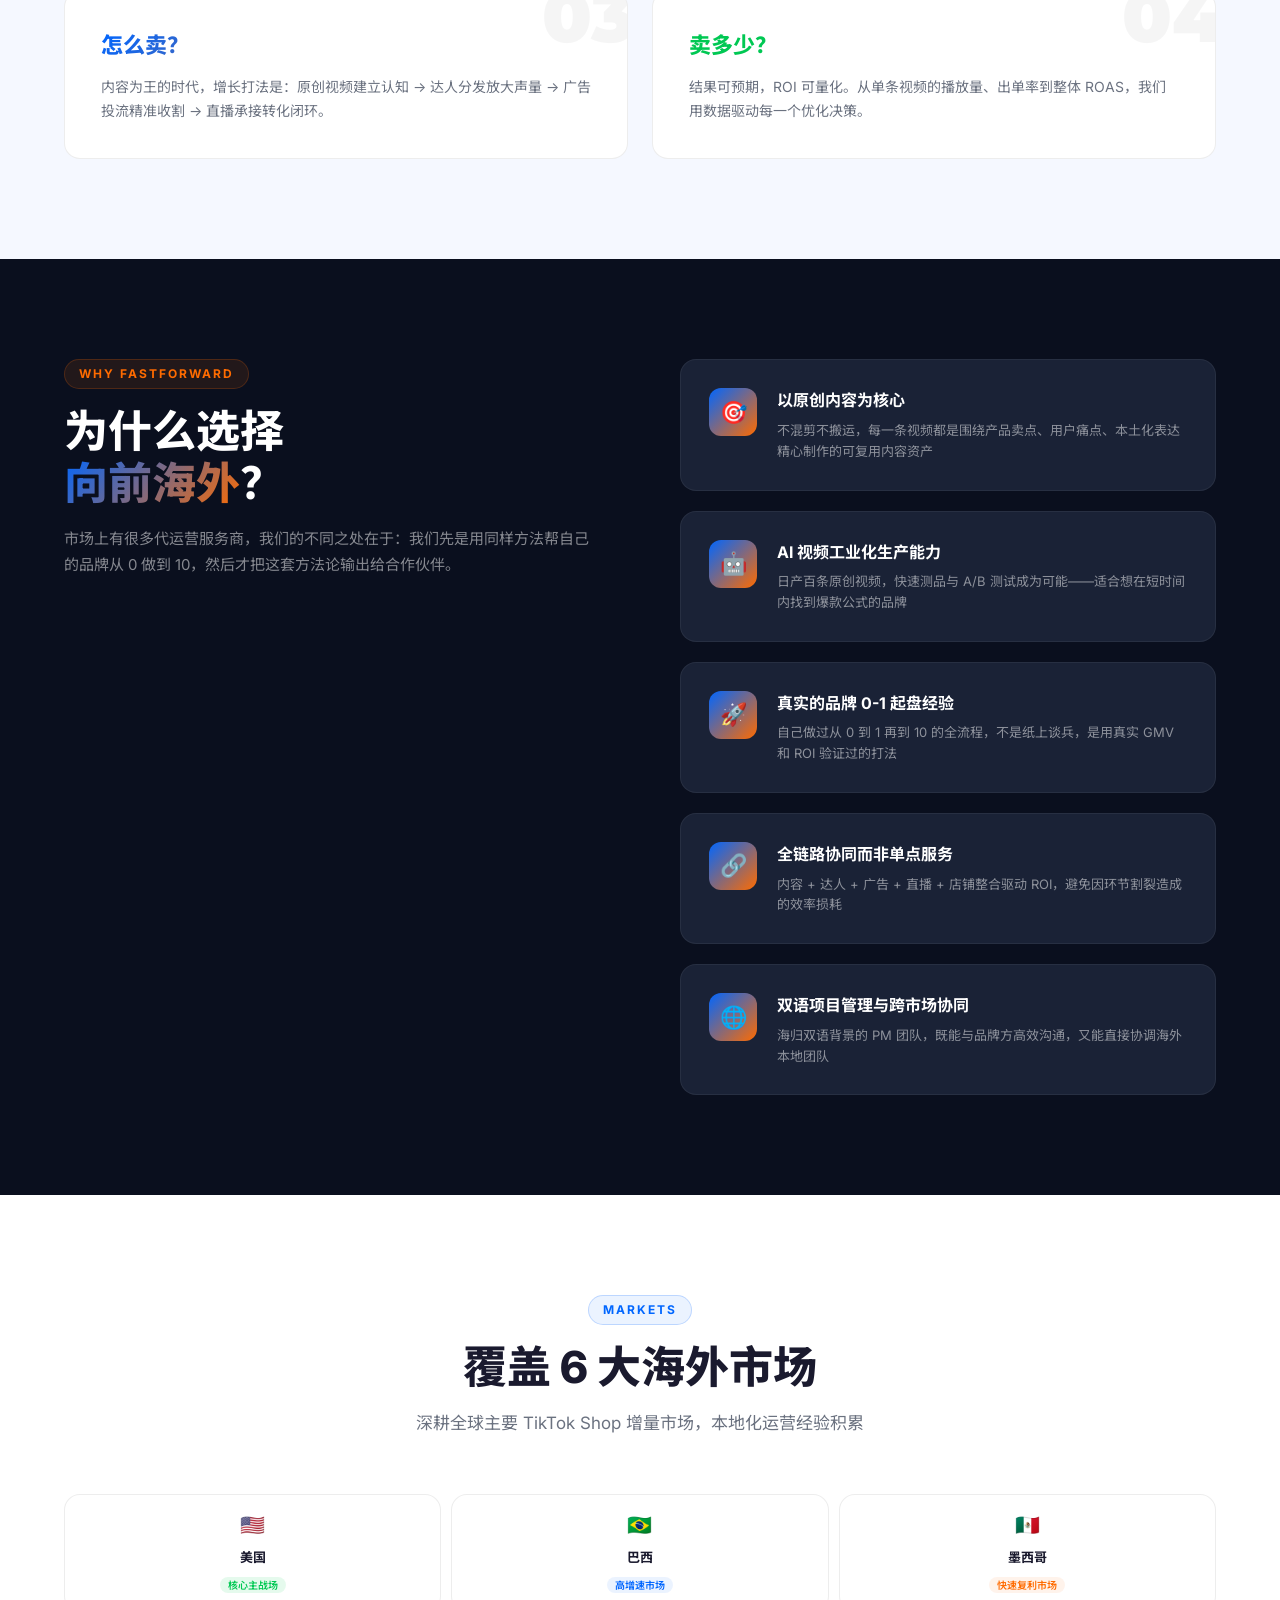
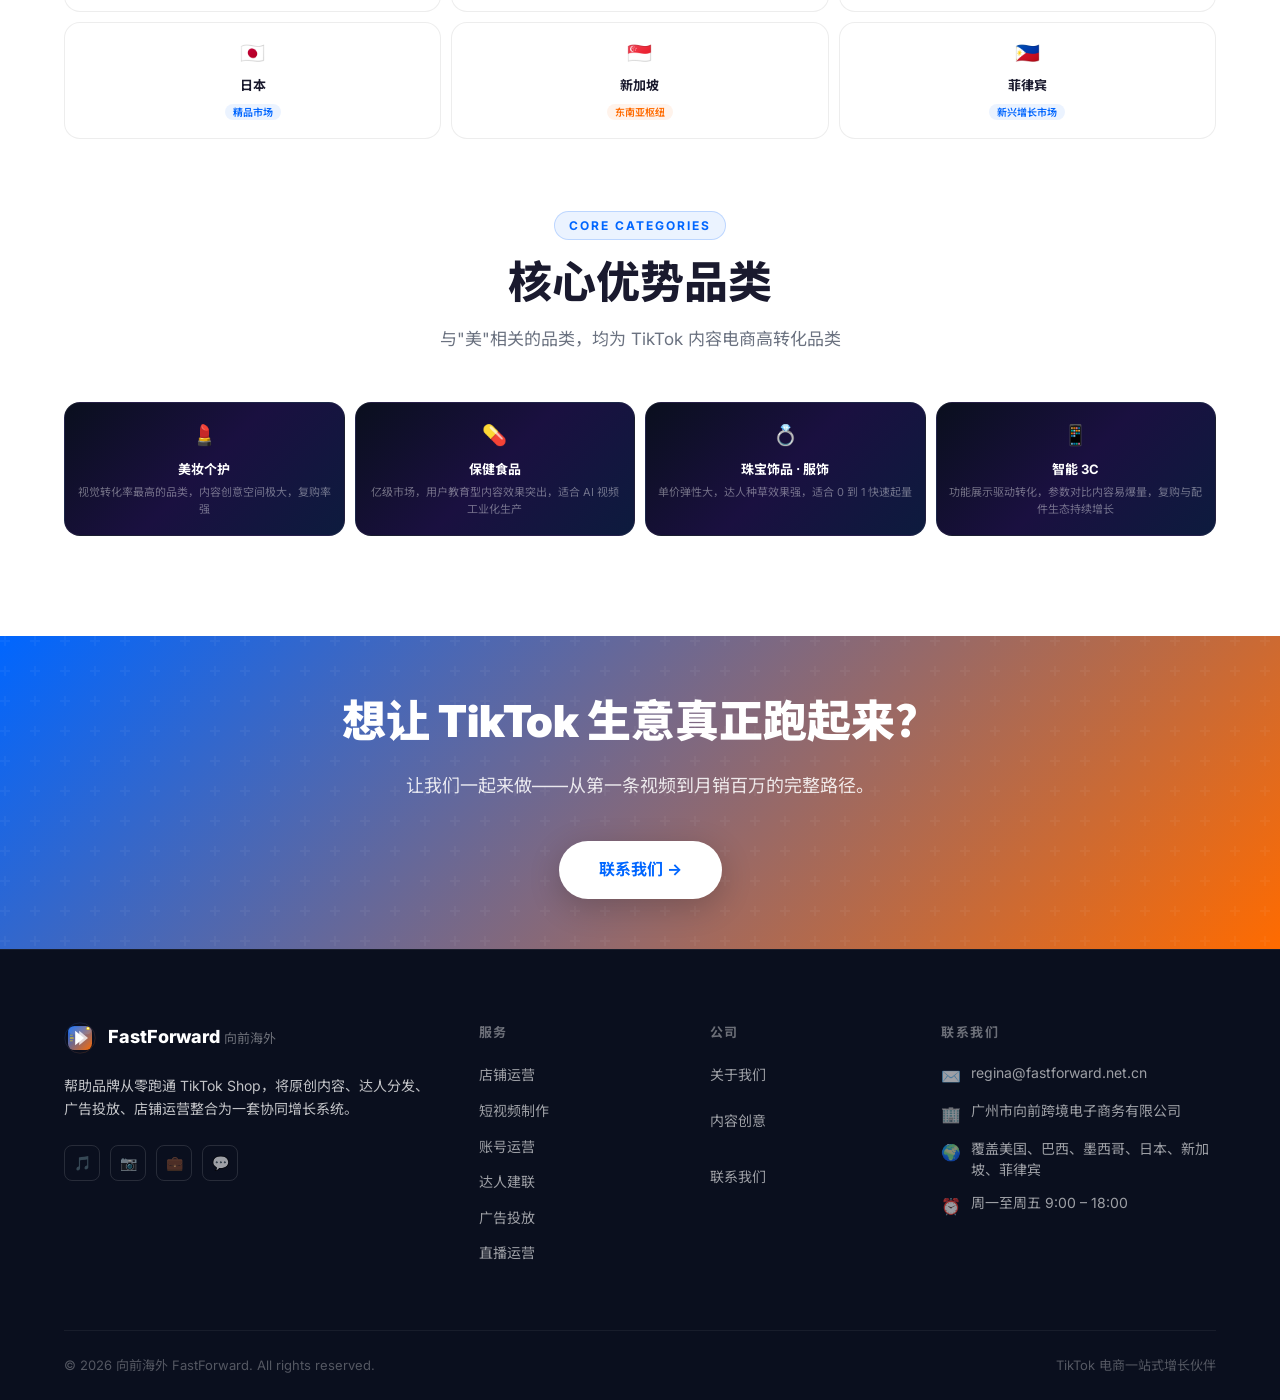
==== commit 477a1fc7: "update footer copyright year 2024→2026" ====
--- a/pages/about.html
+++ b/pages/about.html
@@ -407,7 +407,7 @@
       </div>
     </div>
     <div class="footer-bottom">
-      <span>© 2024 向前海外 FastForward. All rights reserved.</span>
+      <span>© 2026 向前海外 FastForward. All rights reserved.</span>
       <span>TikTok 电商一站式增长伙伴</span>
     </div>
   </div>
